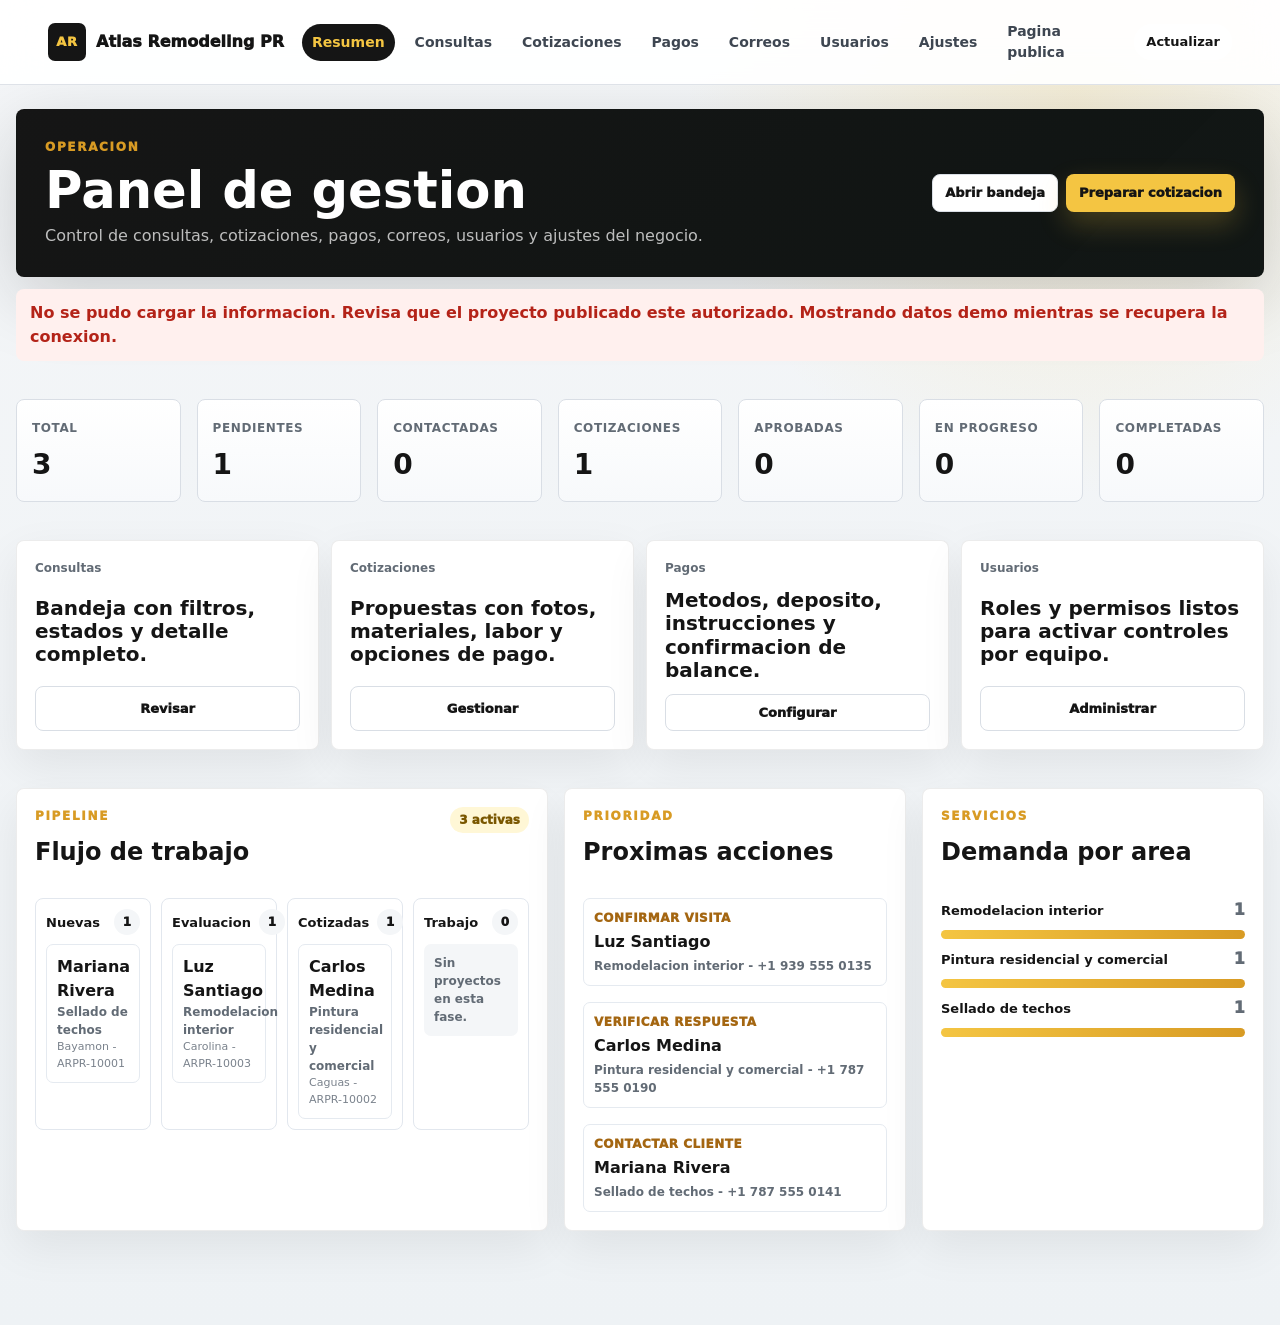
==== admin.html @ 8ca1d21a "Complete admin console sections" ====
<!doctype html>
<html lang="es">
<head>
  <meta charset="utf-8">
  <meta name="viewport" content="width=device-width, initial-scale=1">
  <title>Panel operativo | Atlas Remodeling PR</title>
  <link rel="stylesheet" href="styles.css?v=20260619-admin">
</head>
<body class="admin-body admin-console-page" data-admin-view="dashboard">
  <header class="site-header admin-console-header">
    <a class="brand" href="index.html">
      <span class="brand-mark">AR</span>
      <span>Atlas Remodeling PR</span>
    </a>
    <button class="menu-toggle" type="button" aria-expanded="false" aria-controls="adminNav">
      <span></span>
      <span></span>
      <span></span>
    </button>
    <nav id="adminNav" class="top-nav admin-top-nav" aria-label="Panel">
      <button class="admin-tab" type="button" data-admin-tab="dashboard">Resumen</button>
      <button class="admin-tab" type="button" data-admin-tab="requests">Consultas</button>
      <button class="admin-tab" type="button" data-admin-tab="quotes">Cotizaciones</button>
      <button class="admin-tab" type="button" data-admin-tab="payments">Pagos</button>
      <button class="admin-tab" type="button" data-admin-tab="emails">Correos</button>
      <button class="admin-tab" type="button" data-admin-tab="users">Usuarios</button>
      <button class="admin-tab" type="button" data-admin-tab="settings">Ajustes</button>
      <a href="index.html">Pagina publica</a>
      <button id="refreshBtn" class="btn secondary small" type="button">Actualizar</button>
    </nav>
  </header>

  <nav class="admin-mobile-dock" aria-label="Menu administrativo movil">
    <button class="admin-tab" type="button" data-admin-tab="dashboard">Resumen</button>
    <button class="admin-tab" type="button" data-admin-tab="requests">Consultas</button>
    <button class="admin-tab" type="button" data-admin-tab="quotes">Cotiza</button>
    <button class="admin-tab" type="button" data-admin-tab="payments">Pagos</button>
    <button class="admin-tab" type="button" data-admin-tab="emails">Correos</button>
    <button class="admin-tab" type="button" data-admin-tab="users">Usuarios</button>
  </nav>

  <main id="adminShell" class="admin-workspace">
    <section class="admin-command-bar" aria-label="Estado del panel">
      <div>
        <p class="eyebrow" id="adminViewEyebrow">Operacion</p>
        <h1 id="adminViewTitle">Panel de gestion</h1>
        <p id="adminViewSubtitle">Control de consultas, cotizaciones, pagos, correos, usuarios y ajustes del negocio.</p>
      </div>
      <div class="admin-command-actions">
        <button class="btn secondary small" type="button" data-admin-tab="requests">Abrir bandeja</button>
        <button class="btn primary small" type="button" data-admin-tab="quotes">Preparar cotizacion</button>
      </div>
    </section>

    <div id="adminAlert" class="admin-alert" role="status"></div>

    <section class="admin-view" data-admin-panel="dashboard">
      <div id="statsGrid" class="stat-grid"></div>

      <section class="admin-module-grid" aria-label="Accesos operativos">
        <article class="admin-module-card">
          <span>Consultas</span>
          <strong>Bandeja con filtros, estados y detalle completo.</strong>
          <button class="btn secondary small" type="button" data-admin-tab="requests">Revisar</button>
        </article>
        <article class="admin-module-card">
          <span>Cotizaciones</span>
          <strong>Propuestas con fotos, materiales, labor y opciones de pago.</strong>
          <button class="btn secondary small" type="button" data-admin-tab="quotes">Gestionar</button>
        </article>
        <article class="admin-module-card">
          <span>Pagos</span>
          <strong>Metodos, deposito, instrucciones y confirmacion de balance.</strong>
          <button class="btn secondary small" type="button" data-admin-tab="payments">Configurar</button>
        </article>
        <article class="admin-module-card">
          <span>Usuarios</span>
          <strong>Roles y permisos listos para activar controles por equipo.</strong>
          <button class="btn secondary small" type="button" data-admin-tab="users">Administrar</button>
        </article>
      </section>

      <section class="ops-grid" aria-label="Resumen operativo extendido">
        <article class="admin-card ops-card pipeline-card">
          <div class="card-head">
            <div>
              <p class="eyebrow">Pipeline</p>
              <h3>Flujo de trabajo</h3>
            </div>
            <span id="pipelineCount" class="status-pill warn">0 activas</span>
          </div>
          <div id="pipelineBoard" class="pipeline-board"></div>
        </article>

        <article class="admin-card ops-card">
          <div class="card-head">
            <div>
              <p class="eyebrow">Prioridad</p>
              <h3>Proximas acciones</h3>
            </div>
          </div>
          <div id="nextActions" class="action-list"></div>
        </article>

        <article class="admin-card ops-card">
          <div class="card-head">
            <div>
              <p class="eyebrow">Servicios</p>
              <h3>Demanda por area</h3>
            </div>
          </div>
          <div id="serviceMix" class="service-mix"></div>
        </article>
      </section>
    </section>

    <section class="admin-view" data-admin-panel="requests" hidden>
      <div class="admin-panel-head">
        <div>
          <p class="eyebrow">Bandeja</p>
          <h2>Consultas recibidas</h2>
        </div>
      </div>

      <div class="filter-row">
        <label>Buscar
          <input id="searchInput" placeholder="Nombre, telefono, pueblo, servicio o ID">
        </label>
        <label>Estado
          <select id="statusFilter">
            <option value="">Todos</option>
          </select>
        </label>
        <label>Servicio
          <select id="serviceFilter">
            <option value="">Todos</option>
          </select>
        </label>
        <label>Orden
          <select id="sortOrder">
            <option value="desc">Mas recientes</option>
            <option value="asc">Mas antiguas</option>
          </select>
        </label>
      </div>

      <div class="table-wrap">
        <table>
          <thead>
            <tr>
              <th>ID</th>
              <th>Fecha</th>
              <th>Contacto</th>
              <th>Telefono</th>
              <th>Pueblo</th>
              <th>Servicio</th>
              <th>Estado</th>
              <th>Total</th>
              <th>Accion</th>
            </tr>
          </thead>
          <tbody id="requestsTable"></tbody>
        </table>
      </div>
    </section>

    <section class="admin-view" data-admin-panel="quotes" hidden>
      <div class="admin-panel-head">
        <div>
          <p class="eyebrow">Propuestas</p>
          <h2>Cotizaciones con fotos y pago claro</h2>
        </div>
        <button class="btn secondary small" type="button" data-admin-tab="requests">Abrir consultas</button>
      </div>
      <div id="quoteConsole" class="quote-console-grid"></div>
    </section>

    <section class="admin-view" data-admin-panel="payments" hidden>
      <div class="admin-panel-head">
        <div>
          <p class="eyebrow">Pagos</p>
          <h2>Metodos, deposito y confirmacion</h2>
        </div>
      </div>
      <div class="admin-two-col">
        <form id="paymentSettingsForm" class="admin-card admin-settings-form">
          <h3>Configuracion de pago</h3>
          <div class="form-grid">
            <label>Deposito por defecto
              <input name="defaultDeposit" placeholder="35% para separar fecha">
            </label>
            <label>Nombre para pago
              <input name="paymentName" placeholder="Nombre de la duena o negocio">
            </label>
            <label class="wide">Instrucciones para cotizaciones
              <textarea name="paymentInstructions" rows="4"></textarea>
            </label>
            <label class="wide">Nota de confirmacion
              <textarea name="confirmationNote" rows="3"></textarea>
            </label>
          </div>
          <div class="row-actions">
            <button class="btn primary" type="submit">Guardar pagos</button>
          </div>
        </form>

        <section class="admin-card">
          <div class="card-head">
            <div>
              <p class="eyebrow">Metodos activos</p>
              <h3>Opciones disponibles</h3>
            </div>
          </div>
          <div id="paymentMethodList" class="settings-list"></div>
          <form id="addPaymentMethodForm" class="inline-admin-form">
            <input name="methodName" placeholder="Agregar metodo de pago">
            <button class="btn secondary small" type="submit">Agregar</button>
          </form>
        </section>
      </div>
    </section>

    <section class="admin-view" data-admin-panel="emails" hidden>
      <div class="admin-panel-head">
        <div>
          <p class="eyebrow">Correos</p>
          <h2>Mensajes del sistema</h2>
        </div>
      </div>
      <div class="admin-two-col">
        <form id="emailSettingsForm" class="admin-card admin-settings-form">
          <h3>Ajustes de envio</h3>
          <div class="form-grid">
            <label>Correo de respuesta
              <input name="replyEmail" type="email">
            </label>
            <label>Nombre de firma
              <input name="signatureName">
            </label>
            <label>Asunto de confirmacion
              <input name="confirmationSubject">
            </label>
            <label>Asunto de cotizacion
              <input name="quoteSubject">
            </label>
            <label class="wide">Firma comercial
              <textarea name="emailSignature" rows="4"></textarea>
            </label>
          </div>
          <div class="row-actions">
            <button class="btn primary" type="submit">Guardar correos</button>
          </div>
        </form>

        <section class="admin-card">
          <div class="card-head">
            <div>
              <p class="eyebrow">Plantillas</p>
              <h3>Mensajes preparados</h3>
            </div>
          </div>
          <div id="emailTemplateList" class="settings-list"></div>
        </section>
      </div>
    </section>

    <section class="admin-view" data-admin-panel="users" hidden>
      <div class="admin-panel-head">
        <div>
          <p class="eyebrow">Equipo</p>
          <h2>Usuarios y permisos</h2>
        </div>
      </div>
      <div class="admin-two-col">
        <form id="userForm" class="admin-card admin-settings-form">
          <input type="hidden" name="userId">
          <h3 id="userFormTitle">Agregar usuario</h3>
          <div class="form-grid">
            <label>Nombre
              <input name="name" required>
            </label>
            <label>Correo
              <input name="email" type="email" required>
            </label>
            <label>Rol
              <select name="role">
                <option>Duena</option>
                <option>Supervisor</option>
                <option>Cotizador</option>
                <option>Asistente</option>
              </select>
            </label>
            <label>Estado
              <select name="status">
                <option>Activo</option>
                <option>Pausado</option>
              </select>
            </label>
          </div>
          <div class="permission-picker">
            <span>Permisos</span>
            <label><input type="checkbox" name="permissions" value="Consultas"> Consultas</label>
            <label><input type="checkbox" name="permissions" value="Cotizaciones"> Cotizaciones</label>
            <label><input type="checkbox" name="permissions" value="Pagos"> Pagos</label>
            <label><input type="checkbox" name="permissions" value="Correos"> Correos</label>
            <label><input type="checkbox" name="permissions" value="Ajustes"> Ajustes</label>
          </div>
          <div class="row-actions">
            <button class="btn primary" type="submit">Guardar usuario</button>
            <button id="clearUserForm" class="btn secondary" type="button">Limpiar</button>
          </div>
        </form>

        <section class="admin-card">
          <div class="card-head">
            <div>
              <p class="eyebrow">Permisos</p>
              <h3>Equipo registrado</h3>
            </div>
          </div>
          <div class="table-wrap compact-table">
            <table>
              <thead>
                <tr>
                  <th>Usuario</th>
                  <th>Rol</th>
                  <th>Permisos</th>
                  <th>Estado</th>
                  <th>Acciones</th>
                </tr>
              </thead>
              <tbody id="usersTable"></tbody>
            </table>
          </div>
        </section>
      </div>
    </section>

    <section class="admin-view" data-admin-panel="settings" hidden>
      <div class="admin-panel-head">
        <div>
          <p class="eyebrow">Ajustes</p>
          <h2>Operacion y reglas del panel</h2>
        </div>
      </div>
      <div class="admin-two-col">
        <form id="operationsSettingsForm" class="admin-card admin-settings-form">
          <h3>Informacion operativa</h3>
          <div class="form-grid">
            <label>Nombre comercial
              <input name="businessName">
            </label>
            <label>Telefono de seguimiento
              <input name="businessPhone">
            </label>
            <label>Zona de servicio
              <input name="serviceArea">
            </label>
            <label>Validez por defecto
              <input name="quoteValidity">
            </label>
            <label class="wide">Nota interna de proceso
              <textarea name="processNote" rows="4"></textarea>
            </label>
          </div>
          <div class="row-actions">
            <button class="btn primary" type="submit">Guardar ajustes</button>
          </div>
        </form>

        <section class="admin-card">
          <div class="card-head">
            <div>
              <p class="eyebrow">Catalogos</p>
              <h3>Servicios y estados</h3>
            </div>
          </div>
          <div class="settings-split">
            <div>
              <h4>Servicios activos</h4>
              <div id="serviceSettingsList" class="chip-list"></div>
            </div>
            <div>
              <h4>Estados del flujo</h4>
              <div id="statusSettingsList" class="chip-list"></div>
            </div>
          </div>
        </section>
      </div>
    </section>
  </main>

  <div id="detailModal" class="modal" role="dialog" aria-modal="true" aria-labelledby="detailTitle">
    <div class="modal-panel">
      <div class="detail-header">
        <div>
          <p class="eyebrow">Detalle</p>
          <h2 id="detailTitle">Consulta</h2>
        </div>
        <button id="closeDetailBtn" class="btn secondary" type="button">Cerrar</button>
      </div>

      <div id="detailBody"></div>
    </div>
  </div>

  <script src="admin.js"></script>
</body>
</html>
---- styles.css ----
﻿:root {
  --ink: #151515;
  --ink-2: #242424;
  --muted: #626b75;
  --line: #d9dee5;
  --soft: #f4f6f8;
  --soft-2: #eef2f5;
  --white: #ffffff;
  --gold: #f4c542;
  --gold-2: #d89b24;
  --green: #0f7a59;
  --red: #b42318;
  --steel: #8e9aa6;
  --radius: 8px;
  --shadow: 0 22px 70px rgba(21, 21, 21, .18);
}

* {
  box-sizing: border-box;
}

html {
  scroll-behavior: smooth;
}

body {
  margin: 0;
  color: var(--ink);
  background: var(--white);
  font-family: Inter, ui-sans-serif, system-ui, -apple-system, BlinkMacSystemFont, "Segoe UI", sans-serif;
  line-height: 1.5;
}

a {
  color: inherit;
}

button,
input,
select,
textarea {
  font: inherit;
}

button {
  cursor: pointer;
}

.site-header {
  position: sticky;
  top: 0;
  z-index: 30;
  display: flex;
  align-items: center;
  justify-content: space-between;
  gap: 18px;
  padding: 13px clamp(16px, 4vw, 48px);
  background: rgba(255, 255, 255, .88);
  border-bottom: 1px solid rgba(217, 222, 229, .86);
  backdrop-filter: blur(18px);
}

.brand {
  display: inline-flex;
  align-items: center;
  gap: 10px;
  color: var(--ink);
  text-decoration: none;
  font-weight: 950;
  white-space: nowrap;
}

.brand-mark {
  display: grid;
  width: 38px;
  height: 38px;
  place-items: center;
  border-radius: 7px;
  background: var(--ink);
  color: var(--gold);
  font-size: 13px;
  letter-spacing: .05em;
}

.top-nav {
  display: flex;
  align-items: center;
  gap: 10px;
  color: #3e4651;
  font-size: 14px;
  font-weight: 850;
}

.top-nav a {
  border-radius: 999px;
  padding: 8px 10px;
  text-decoration: none;
  transition: background .18s ease, color .18s ease;
}

.top-nav a:hover {
  background: var(--soft);
  color: var(--ink);
}

.nav-cta {
  background: var(--ink);
  color: var(--gold) !important;
}

.menu-toggle {
  display: none;
  width: 42px;
  height: 42px;
  place-items: center;
  border: 1px solid var(--line);
  border-radius: 8px;
  background: var(--white);
}

.menu-toggle span {
  display: block;
  width: 18px;
  height: 2px;
  margin: 3px auto;
  background: var(--ink);
}

.section-band {
  width: 100%;
  padding: clamp(56px, 7vw, 104px) clamp(16px, 5vw, 64px);
}

.section-wrap {
  width: min(1180px, calc(100% - 32px));
  margin: 0 auto;
  padding: clamp(52px, 7vw, 92px) 0;
}

.eyebrow {
  margin: 0 0 9px;
  color: var(--gold-2);
  font-size: 12px;
  font-weight: 950;
  letter-spacing: .14em;
  text-transform: uppercase;
}

.section-heading {
  max-width: 780px;
}

.section-heading h2,
.studio-sidebar h2,
.trust-section h2,
.form-intro h2 {
  margin: 0;
  font-size: clamp(30px, 4vw, 48px);
  line-height: 1.04;
  letter-spacing: 0;
}

.split-intro {
  display: grid;
  grid-template-columns: 1.05fr .95fr;
  gap: clamp(24px, 5vw, 72px);
  align-items: end;
}

.intro-copy p,
.trust-section p,
.form-intro p {
  margin: 0;
  color: var(--muted);
  font-size: 17px;
}

.hero {
  position: relative;
  min-height: 720px;
  display: grid;
  grid-template-columns: minmax(0, 1fr) minmax(280px, 390px);
  gap: clamp(28px, 5vw, 72px);
  align-items: center;
  overflow: hidden;
  color: var(--white);
  background:
    radial-gradient(circle at 78% 28%, rgba(244, 197, 66, .36), transparent 22%),
    linear-gradient(120deg, rgba(0, 0, 0, .92), rgba(0, 0, 0, .78) 48%, rgba(0, 0, 0, .34)),
    linear-gradient(135deg, #111 0%, #292929 45%, #707985 46%, #d7dde4 62%, #161616 63%);
}

.hero::after {
  content: "";
  position: absolute;
  inset: auto 0 0;
  height: 12px;
  background: repeating-linear-gradient(135deg, var(--gold) 0 18px, #151515 18px 36px);
}

.hero-bg {
  position: absolute;
  inset: 0;
  pointer-events: none;
}

.beam {
  position: absolute;
  border: 1px solid rgba(255, 255, 255, .18);
  background:
    repeating-linear-gradient(90deg, rgba(255, 255, 255, .16) 0 2px, transparent 2px 26px),
    linear-gradient(135deg, rgba(255, 255, 255, .22), rgba(255, 255, 255, .05));
  box-shadow: var(--shadow);
  transform: skewX(-14deg);
  animation: floatPanel 7s ease-in-out infinite;
}

.beam-one {
  right: 11vw;
  bottom: 95px;
  width: min(46vw, 560px);
  height: 260px;
}

.beam-two {
  right: -80px;
  top: 92px;
  width: 360px;
  height: 160px;
  animation-delay: -2.5s;
}

.measure-card,
.blueprint-card {
  position: absolute;
  border: 1px solid rgba(255, 255, 255, .2);
  border-radius: var(--radius);
  background: rgba(255, 255, 255, .14);
  box-shadow: var(--shadow);
  backdrop-filter: blur(14px);
}

.measure-card {
  right: clamp(22px, 9vw, 132px);
  top: 25%;
  display: grid;
  gap: 4px;
  width: 164px;
  padding: 18px;
  animation: floatPanel 6s ease-in-out infinite;
}

.measure-card span {
  color: #eef2f6;
  font-size: 13px;
  font-weight: 800;
}

.measure-card strong {
  color: var(--gold);
  font-size: 31px;
  line-height: 1;
}

.blueprint-card {
  right: 34vw;
  bottom: 20%;
  display: grid;
  grid-template-columns: repeat(2, 1fr);
  gap: 8px;
  width: 150px;
  padding: 14px;
  background: rgba(244, 197, 66, .88);
  animation: floatPanel 8s ease-in-out infinite reverse;
}

.blueprint-card span {
  min-height: 48px;
  border-radius: 6px;
  background: rgba(21, 21, 21, .92);
}

.hero-content {
  position: relative;
  z-index: 2;
  max-width: 800px;
}

.hero h1 {
  max-width: 900px;
  margin: 8px 0 18px;
  font-size: clamp(44px, 6.3vw, 82px);
  line-height: .98;
  letter-spacing: 0;
}

.hero-copy {
  max-width: 650px;
  margin: 0 0 28px;
  color: #edf1f5;
  font-size: clamp(18px, 2vw, 23px);
}

.hero-actions,
.row-actions,
.gallery-controls,
.service-tabs {
  display: flex;
  flex-wrap: wrap;
  gap: 10px;
  align-items: center;
}

.btn {
  display: inline-flex;
  min-height: 46px;
  align-items: center;
  justify-content: center;
  gap: 8px;
  border: 1px solid transparent;
  border-radius: var(--radius);
  padding: 12px 18px;
  text-decoration: none;
  font-weight: 950;
  transition: transform .18s ease, box-shadow .18s ease, background .18s ease;
}

.btn:hover {
  transform: translateY(-1px);
}

.btn.primary {
  background: var(--gold);
  color: #141414;
  box-shadow: 0 12px 28px rgba(244, 197, 66, .23);
}

.btn.ghost,
.btn.secondary {
  background: var(--white);
  color: var(--ink);
  border-color: var(--line);
}

.btn.danger {
  background: var(--red);
  color: var(--white);
}

.btn.full {
  width: 100%;
}

.btn.small {
  min-height: 36px;
  padding: 8px 12px;
  font-size: 13px;
}

.btn:disabled {
  cursor: not-allowed;
  opacity: .65;
  transform: none;
}

.hero-service-menu {
  position: relative;
  z-index: 3;
  display: grid;
  gap: 10px;
  align-self: end;
  border: 1px solid rgba(255, 255, 255, .2);
  border-radius: var(--radius);
  padding: 16px;
  background: rgba(255, 255, 255, .12);
  box-shadow: var(--shadow);
  backdrop-filter: blur(16px);
}

.hero-service-menu p {
  margin: 0 0 4px;
  color: var(--gold);
  font-size: 12px;
  font-weight: 950;
  letter-spacing: .14em;
  text-transform: uppercase;
}

.hero-service-menu button {
  display: flex;
  min-height: 44px;
  align-items: center;
  justify-content: space-between;
  border: 1px solid rgba(255, 255, 255, .2);
  border-radius: 7px;
  padding: 10px 12px;
  background: rgba(0, 0, 0, .22);
  color: var(--white);
  font-weight: 900;
  text-align: left;
  transition: background .18s ease, transform .18s ease;
}

.hero-service-menu button::after {
  content: "+";
  color: var(--gold);
  font-size: 18px;
}

.hero-service-menu button:hover {
  background: rgba(0, 0, 0, .38);
  transform: translateX(2px);
}

.studio {
  background: var(--soft);
}

.studio-shell {
  width: min(1280px, 100%);
  margin: 0 auto;
  display: grid;
  grid-template-columns: 300px minmax(0, 1fr);
  gap: 22px;
  align-items: start;
}

.studio-sidebar {
  position: sticky;
  top: 94px;
  border: 1px solid var(--line);
  border-radius: var(--radius);
  padding: 20px;
  background: var(--white);
  box-shadow: 0 14px 40px rgba(21, 21, 21, .08);
}

.service-tabs {
  margin-top: 18px;
  flex-direction: column;
  align-items: stretch;
}

.service-tabs button,
.gallery-controls button {
  border: 1px solid var(--line);
  border-radius: 999px;
  padding: 10px 14px;
  background: var(--white);
  color: var(--ink);
  font-weight: 900;
  transition: background .18s ease, transform .18s ease, border-color .18s ease;
}

.service-tabs button {
  width: 100%;
  border-radius: 7px;
  text-align: left;
}

.service-tabs button.active,
.gallery-controls button.active {
  border-color: var(--ink);
  background: var(--ink);
  color: var(--gold);
}

.service-tabs button:hover,
.gallery-controls button:hover {
  transform: translateY(-1px);
}

.service-grid,
.gallery-grid,
.trust-grid,
.stat-grid {
  display: grid;
  gap: 16px;
}

.service-grid {
  grid-template-columns: repeat(4, minmax(0, 1fr));
}

.service-card,
.project-card,
.detail-panel,
.stat-card {
  border: 1px solid var(--line);
  border-radius: var(--radius);
  background: var(--white);
}

.service-card {
  display: grid;
  gap: 12px;
  min-height: 250px;
  padding: 20px;
  overflow: hidden;
  transition: transform .2s ease, box-shadow .2s ease, border-color .2s ease, opacity .2s ease;
}

.service-card:hover {
  transform: translateY(-4px);
  border-color: rgba(216, 155, 36, .65);
  box-shadow: 0 18px 42px rgba(21, 21, 21, .12);
}

.service-card.is-hidden,
.project-card.is-hidden {
  display: none;
}

.service-icon {
  display: grid;
  width: 46px;
  height: 46px;
  place-items: center;
  border-radius: 7px;
  background: var(--ink);
  color: var(--gold);
  font-weight: 950;
}

.service-card h3,
.project-card h3 {
  margin: 0;
  font-size: 19px;
  line-height: 1.2;
}

.service-card p,
.project-card p {
  margin: 0;
  color: var(--muted);
}

.text-action {
  justify-self: start;
  align-self: end;
  border: 0;
  padding: 0;
  background: transparent;
  color: #a46611;
  font-weight: 950;
  text-align: left;
}

.gallery-controls {
  margin: 26px 0 18px;
}

.gallery-grid {
  grid-template-columns: repeat(4, minmax(0, 1fr));
}

.project-card {
  overflow: hidden;
  transition: transform .2s ease, box-shadow .2s ease;
}

.project-card:hover {
  transform: translateY(-4px);
  box-shadow: 0 18px 42px rgba(21, 21, 21, .12);
}

.project-card h3,
.project-card p {
  padding-inline: 16px;
}

.project-card h3 {
  padding-top: 14px;
}

.project-card p {
  padding-bottom: 18px;
}

.project-visual {
  aspect-ratio: 16 / 10;
  position: relative;
  overflow: hidden;
  background: #d9dee5;
}

.project-visual::before,
.project-visual::after {
  content: "";
  position: absolute;
  border-radius: 8px;
}

.roof .project-visual {
  background: linear-gradient(135deg, #b5bec8 0 42%, #303030 43% 100%);
}

.roof .project-visual::before {
  inset: 27% 10% auto;
  height: 18px;
  background: var(--gold);
}

.roof .project-visual::after {
  right: 16%;
  bottom: 18%;
  width: 42%;
  height: 18%;
  background: rgba(255, 255, 255, .8);
}

.metal .project-visual {
  background: repeating-linear-gradient(90deg, #c5cdd6 0 16px, #f7f9fb 16px 32px);
}

.metal .project-visual::before {
  inset: 19% 13%;
  border: 3px solid rgba(21, 21, 21, .3);
}

.interior .project-visual {
  background: linear-gradient(135deg, #f6f8fa 0 55%, #202020 56% 100%);
}

.interior .project-visual::before {
  left: 12%;
  bottom: 18%;
  width: 44%;
  height: 34%;
  background: var(--white);
  border: 1px solid #ccd3dc;
}

.commercial .project-visual {
  background: linear-gradient(90deg, #f7f9fb 0 48%, #272727 49% 100%);
}

.commercial .project-visual::before {
  right: 12%;
  bottom: 16%;
  width: 18%;
  height: 46%;
  background: var(--gold);
}

.process-band {
  background: var(--ink);
  color: var(--white);
}

.process-layout {
  width: min(1180px, 100%);
  margin: 0 auto;
  display: grid;
  grid-template-columns: .8fr 1.2fr;
  gap: clamp(28px, 5vw, 72px);
  align-items: start;
}

.process-list {
  display: grid;
  grid-template-columns: repeat(2, minmax(0, 1fr));
  gap: 12px;
  margin: 0;
  padding: 0;
  list-style: none;
}

.process-list li {
  min-height: 184px;
  padding: 18px;
  border: 1px solid rgba(255, 255, 255, .18);
  border-radius: var(--radius);
  background: rgba(255, 255, 255, .06);
  transition: transform .2s ease, background .2s ease;
}

.process-list li:hover {
  transform: translateY(-3px);
  background: rgba(255, 255, 255, .09);
}

.process-list span {
  display: inline-block;
  margin-bottom: 20px;
  color: var(--gold);
  font-weight: 950;
}

.process-list strong {
  display: block;
  margin-bottom: 8px;
}

.process-list p {
  margin: 0;
  color: #d4dae2;
  font-size: 14px;
}

.trust-section {
  display: grid;
  grid-template-columns: .95fr 1.05fr;
  gap: clamp(24px, 5vw, 64px);
  align-items: start;
}

.trust-grid {
  grid-template-columns: repeat(2, minmax(0, 1fr));
}

.trust-grid span,
.form-highlights span {
  display: flex;
  min-height: 70px;
  align-items: center;
  border-left: 4px solid var(--gold);
  border-radius: var(--radius);
  padding: 14px 16px;
  background: var(--soft);
  font-weight: 900;
}

.form-band {
  background: var(--soft);
}

.estimate-layout {
  width: min(1180px, 100%);
  margin: 0 auto;
  display: grid;
  grid-template-columns: .72fr 1.28fr;
  gap: clamp(24px, 4vw, 56px);
  align-items: start;
}

.form-intro {
  position: sticky;
  top: 96px;
}

.form-highlights {
  display: grid;
  gap: 10px;
  margin-top: 22px;
}

.estimate-form,
.admin-shell {
  border: 1px solid var(--line);
  border-radius: var(--radius);
  background: var(--white);
  box-shadow: var(--shadow);
}

.estimate-form {
  padding: clamp(18px, 3vw, 28px);
}

.form-grid {
  display: grid;
  grid-template-columns: repeat(2, minmax(0, 1fr));
  gap: 14px;
}

label {
  display: grid;
  gap: 7px;
  color: #323842;
  font-size: 14px;
  font-weight: 850;
}

label.wide,
.wide {
  grid-column: 1 / -1;
}

input,
select,
textarea {
  width: 100%;
  min-height: 46px;
  border: 1px solid #cbd3dc;
  border-radius: 7px;
  padding: 11px 12px;
  background: var(--white);
  color: var(--ink);
}

textarea {
  resize: vertical;
}

input:focus,
select:focus,
textarea:focus {
  outline: 3px solid rgba(244, 197, 66, .34);
  border-color: #9a7900;
}

.field-help {
  color: var(--muted);
  font-size: 12px;
  font-weight: 650;
}

.photo-preview {
  display: grid;
  grid-template-columns: repeat(5, minmax(0, 1fr));
  gap: 8px;
  margin: 14px 0;
}

.photo-chip {
  min-width: 0;
  border: 1px solid var(--line);
  border-radius: 7px;
  padding: 9px;
  background: var(--soft);
  color: var(--muted);
  font-size: 12px;
  overflow-wrap: anywhere;
}

.check-row {
  display: flex;
  align-items: flex-start;
  gap: 10px;
  margin: 16px 0;
  color: #353b44;
  font-weight: 700;
}

.check-row input {
  width: 18px;
  min-height: 18px;
  margin-top: 3px;
}

.form-alert,
.admin-alert {
  display: none;
  margin: 12px 0;
  border-radius: var(--radius);
  padding: 12px 14px;
  background: #fff7d6;
  color: #624500;
  font-weight: 850;
}

.form-alert.show,
.admin-alert.show {
  display: block;
}

.form-alert.success,
.admin-alert.success {
  background: #e9f8ef;
  color: var(--green);
}

.form-alert.error,
.admin-alert.error {
  background: #fff0ee;
  color: var(--red);
}

.site-footer {
  display: flex;
  align-items: center;
  justify-content: space-between;
  gap: 20px;
  padding: 28px clamp(16px, 5vw, 64px);
  background: #101010;
  color: var(--white);
}

.site-footer p {
  max-width: 620px;
  margin: 6px 0 0;
  color: #d5dae0;
}

.site-footer address {
  display: grid;
  gap: 4px;
  font-style: normal;
  color: var(--gold);
  text-align: right;
}

.admin-body {
  background: var(--soft);
}

.admin-hero {
  display: flex;
  align-items: end;
  justify-content: space-between;
  gap: 22px;
  padding: 42px clamp(16px, 5vw, 56px) 28px;
  background:
    radial-gradient(circle at 78% 20%, rgba(244, 197, 66, .25), transparent 24%),
    var(--ink);
  color: var(--white);
}

.admin-hero h1 {
  max-width: 820px;
  margin: 0;
  font-size: clamp(32px, 5vw, 56px);
  line-height: 1.05;
}

.admin-hero-card {
  display: grid;
  gap: 5px;
  min-width: 210px;
  border: 1px solid rgba(255, 255, 255, .16);
  border-radius: var(--radius);
  padding: 16px;
  background: rgba(255, 255, 255, .1);
}

.admin-hero-card span {
  color: #dce2e8;
  font-size: 13px;
  font-weight: 850;
}

.admin-hero-card strong {
  color: var(--gold);
}

.admin-shell {
  width: min(1280px, calc(100% - 32px));
  margin: 24px auto 60px;
  padding: clamp(14px, 3vw, 24px);
}

.admin-section {
  margin-top: 22px;
}

.ops-grid {
  display: grid;
  grid-template-columns: 1.4fr .9fr .9fr;
  gap: 16px;
  margin: 18px 0 22px;
}

.ops-card {
  min-height: 260px;
  padding: 16px;
  background: linear-gradient(180deg, #fff, #f7f9fb);
}

.pipeline-card {
  min-width: 0;
}

.card-head {
  display: flex;
  align-items: flex-start;
  justify-content: space-between;
  gap: 12px;
  margin-bottom: 14px;
}

.card-head h3 {
  margin: 0;
  font-size: 22px;
}

.pipeline-board {
  display: grid;
  grid-template-columns: repeat(4, minmax(0, 1fr));
  gap: 10px;
}

.pipeline-column {
  min-width: 0;
  border: 1px solid #e2e7ee;
  border-radius: var(--radius);
  padding: 10px;
  background: #fff;
}

.pipeline-title {
  display: flex;
  align-items: center;
  justify-content: space-between;
  gap: 8px;
  margin-bottom: 9px;
}

.pipeline-title strong {
  font-size: 13px;
}

.pipeline-title span {
  display: grid;
  min-width: 26px;
  height: 26px;
  place-items: center;
  border-radius: 999px;
  background: var(--soft);
  color: var(--ink);
  font-size: 12px;
  font-weight: 950;
}

.pipeline-item,
.action-item {
  width: 100%;
  border: 1px solid #e5eaf0;
  border-radius: 7px;
  padding: 10px;
  background: #fff;
  color: var(--ink);
  text-align: left;
  transition: transform .18s ease, border-color .18s ease, box-shadow .18s ease;
}

.pipeline-item + .pipeline-item,
.action-item + .action-item {
  margin-top: 8px;
}

.pipeline-item:hover,
.action-item:hover {
  transform: translateY(-2px);
  border-color: rgba(216, 155, 36, .55);
  box-shadow: 0 10px 22px rgba(21, 21, 21, .08);
}

.pipeline-item strong,
.pipeline-item span,
.pipeline-item small,
.action-item span,
.action-item strong,
.action-item small {
  display: block;
}

.pipeline-item span,
.action-item small {
  color: var(--muted);
  font-size: 12px;
  font-weight: 750;
}

.pipeline-item small {
  color: #7a828c;
  font-size: 11px;
}

.action-list,
.service-mix {
  display: grid;
  gap: 8px;
}

.action-item span {
  color: #a46611;
  font-size: 12px;
  font-weight: 950;
  letter-spacing: .04em;
  text-transform: uppercase;
}

.action-item strong {
  margin: 3px 0;
}

.service-bar {
  display: grid;
  gap: 8px;
}

.service-bar div {
  display: flex;
  align-items: center;
  justify-content: space-between;
  gap: 10px;
}

.service-bar strong {
  min-width: 0;
  font-size: 13px;
}

.service-bar span {
  color: var(--muted);
  font-weight: 950;
}

.service-bar i {
  display: block;
  height: 9px;
  border-radius: 999px;
  background: linear-gradient(90deg, var(--gold), var(--gold-2));
}

.empty-state {
  border: 1px dashed #cfd7e1;
  border-radius: var(--radius);
  padding: 18px;
  background: #fbfcfd;
  color: var(--muted);
}

.empty-state strong {
  display: block;
  color: var(--ink);
  font-size: 17px;
}

.empty-state p {
  margin: 5px 0 0;
}

.mini-empty {
  margin: 0;
  border-radius: 7px;
  padding: 10px;
  background: var(--soft);
  color: var(--muted);
  font-size: 12px;
  font-weight: 750;
}

.admin-toolbar,
.filter-row,
.detail-header {
  display: flex;
  align-items: center;
  justify-content: space-between;
  gap: 12px;
  flex-wrap: wrap;
}

.admin-toolbar h2 {
  margin: 0;
  font-size: clamp(24px, 3vw, 34px);
}

.admin-toolbar.compact {
  margin-top: 8px;
}

.stat-grid {
  grid-template-columns: repeat(7, minmax(0, 1fr));
  margin: 18px 0;
}

.stat-card {
  padding: 15px;
  background: linear-gradient(180deg, #fff, #f7f9fb);
}

.stat-card span {
  color: var(--muted);
  font-size: 12px;
  font-weight: 900;
  letter-spacing: .05em;
  text-transform: uppercase;
}

.stat-card strong {
  display: block;
  margin-top: 5px;
  font-size: 28px;
}

.filter-row {
  align-items: end;
  margin: 18px 0;
}

.filter-row label {
  flex: 1 1 180px;
}

.table-wrap {
  overflow-x: auto;
  border: 1px solid var(--line);
  border-radius: var(--radius);
  background: #fff;
}

table {
  width: 100%;
  border-collapse: collapse;
  min-width: 920px;
}

th,
td {
  padding: 12px 11px;
  border-bottom: 1px solid var(--line);
  text-align: left;
  vertical-align: top;
  font-size: 14px;
}

th {
  background: #f8fafc;
  color: #48515d;
  font-size: 12px;
  letter-spacing: .04em;
  text-transform: uppercase;
}

.status-pill {
  display: inline-flex;
  min-height: 26px;
  align-items: center;
  border-radius: 999px;
  padding: 4px 9px;
  background: #f2f4f7;
  color: #333b45;
  font-size: 12px;
  font-weight: 950;
}

.status-pill.ok {
  background: #e9f8ef;
  color: var(--green);
}

.status-pill.warn {
  background: #fff7d6;
  color: #7a5700;
}

.status-pill.danger {
  background: #fff0ee;
  color: var(--red);
}

.modal {
  position: fixed;
  inset: 0;
  z-index: 50;
  display: none;
  align-items: stretch;
  justify-content: flex-end;
  background: rgba(0, 0, 0, .52);
}

.modal.open {
  display: flex;
}

.modal-panel {
  width: min(980px, 100%);
  overflow-y: auto;
  background: #fff;
  padding: clamp(16px, 3vw, 28px);
  animation: slidePanel .22s ease both;
}

.detail-grid {
  display: grid;
  grid-template-columns: 1fr 1fr;
  gap: 16px;
  margin: 18px 0;
}

.detail-panel {
  padding: 16px;
  margin-bottom: 14px;
}

.detail-panel h3 {
  margin: 0 0 10px;
}

.kv-list {
  display: grid;
  gap: 8px;
}

.kv-list div {
  display: grid;
  grid-template-columns: 150px 1fr;
  gap: 8px;
  border-bottom: 1px solid #eef1f4;
  padding-bottom: 8px;
}

.kv-list span {
  color: var(--muted);
  font-size: 13px;
}

.photo-links {
  display: flex;
  flex-wrap: wrap;
  gap: 8px;
}

.photo-links a {
  border-radius: 7px;
  padding: 8px 10px;
  background: var(--soft);
  color: #0f4a6f;
  font-weight: 850;
  text-decoration: none;
}

.quote-photo-grid {
  display: grid;
  grid-template-columns: repeat(3, minmax(0, 1fr));
  gap: 10px;
}

.quote-photo-card {
  display: grid;
  gap: 7px;
  padding: 0 !important;
  overflow: hidden;
  color: var(--ink) !important;
  background: #fff !important;
  border: 1px solid var(--line);
}

.quote-photo-card img {
  width: 100%;
  aspect-ratio: 4 / 3;
  object-fit: cover;
}

.quote-photo-card span {
  padding: 0 10px 10px;
}

.quote-media-preview {
  display: grid;
  gap: 10px;
  margin-bottom: 16px;
  border: 1px dashed #c8d1dc;
  border-radius: var(--radius);
  padding: 12px;
  background: #fbfcfd;
}

.quote-option-block {
  display: grid;
  gap: 10px;
  color: #323842;
  font-size: 14px;
  font-weight: 850;
}

.payment-choice-grid {
  display: grid;
  grid-template-columns: repeat(3, minmax(0, 1fr));
  gap: 8px;
}

.payment-choice-grid label {
  display: flex;
  align-items: center;
  gap: 8px;
  border: 1px solid var(--line);
  border-radius: 7px;
  padding: 10px;
  background: #fff;
  font-size: 13px;
}

.payment-choice-grid input {
  width: 16px;
  min-height: 16px;
}

.timeline,
.notes-list {
  display: grid;
  gap: 10px;
  margin: 10px 0 0;
}

.timeline-item,
.note-item {
  border-left: 4px solid var(--gold);
  border-radius: 6px;
  padding: 10px 12px;
  background: var(--soft);
}

.quote-total {
  display: flex;
  align-items: center;
  justify-content: space-between;
  margin: 14px 0;
  border-radius: var(--radius);
  padding: 14px;
  background: #141414;
  color: var(--white);
  font-weight: 950;
}

.quote-total strong {
  color: var(--gold);
  font-size: 24px;
}

.preview-frame {
  width: 100%;
  min-height: 440px;
  border: 1px solid var(--line);
  border-radius: var(--radius);
  background: #fff;
}

.hidden {
  display: none !important;
}

.reveal {
  opacity: 0;
  transform: translateY(20px);
  transition: opacity .58s ease, transform .58s ease;
}

.reveal.in-view {
  opacity: 1;
  transform: translateY(0);
}

@keyframes floatPanel {
  0%, 100% {
    transform: translateY(0) skewX(-14deg);
  }
  50% {
    transform: translateY(-12px) skewX(-14deg);
  }
}

@keyframes slidePanel {
  from {
    transform: translateX(28px);
    opacity: .4;
  }
  to {
    transform: translateX(0);
    opacity: 1;
  }
}

@media (prefers-reduced-motion: reduce) {
  *,
  *::before,
  *::after {
    animation-duration: .001ms !important;
    animation-iteration-count: 1 !important;
    scroll-behavior: auto !important;
    transition-duration: .001ms !important;
  }

  .reveal {
    opacity: 1;
    transform: none;
  }
}

@media (max-width: 1180px) {
  .service-grid,
  .gallery-grid {
    grid-template-columns: repeat(2, minmax(0, 1fr));
  }

  .ops-grid {
    grid-template-columns: 1fr;
  }

  .pipeline-board {
    grid-template-columns: repeat(2, minmax(0, 1fr));
  }

  .stat-grid {
    grid-template-columns: repeat(3, minmax(0, 1fr));
  }
}

@media (max-width: 900px) {
  .menu-toggle {
    display: block;
  }

  .top-nav {
    position: absolute;
    left: 16px;
    right: 16px;
    top: calc(100% + 8px);
    display: none;
    flex-direction: column;
    align-items: stretch;
    border: 1px solid var(--line);
    border-radius: var(--radius);
    padding: 10px;
    background: var(--white);
    box-shadow: var(--shadow);
  }

  .site-header.nav-open .top-nav {
    display: flex;
  }

  .top-nav a,
  .top-nav button {
    width: 100%;
    justify-content: center;
    text-align: center;
  }

  .hero,
  .split-intro,
  .studio-shell,
  .process-layout,
  .trust-section,
  .estimate-layout,
  .detail-grid {
    grid-template-columns: 1fr;
  }

  .hero {
    min-height: auto;
    padding-top: 78px;
    padding-bottom: 86px;
  }

  .hero h1 {
    font-size: clamp(38px, 12vw, 60px);
  }

  .hero-service-menu {
    align-self: stretch;
  }

  .beam,
  .measure-card,
  .blueprint-card {
    opacity: .36;
  }

  .studio-sidebar,
  .form-intro {
    position: static;
  }

  .service-tabs {
    flex-direction: row;
  }

  .service-tabs button {
    width: auto;
  }

  .process-list {
    grid-template-columns: 1fr;
  }

  .admin-hero {
    align-items: flex-start;
    flex-direction: column;
  }

  .site-footer {
    align-items: flex-start;
    flex-direction: column;
  }

  .site-footer address {
    text-align: left;
  }
}

@media (max-width: 640px) {
  .site-header {
    padding-inline: 12px;
  }

  .section-wrap {
    width: min(100% - 24px, 1180px);
  }

  .service-grid,
  .gallery-grid,
  .form-grid,
  .trust-grid,
  .stat-grid,
  .pipeline-board {
    grid-template-columns: 1fr;
  }

  .photo-preview {
    grid-template-columns: 1fr 1fr;
  }

  .quote-photo-grid,
  .payment-choice-grid {
    grid-template-columns: 1fr;
  }

  .kv-list div {
    grid-template-columns: 1fr;
  }

  .admin-shell {
    width: min(100% - 20px, 1280px);
    padding: 12px;
  }

  .table-wrap {
    border: 0;
    background: transparent;
    overflow: visible;
  }

  table,
  thead,
  tbody,
  tr,
  th,
  td {
    display: block;
    min-width: 0;
  }

  thead {
    display: none;
  }

  tr {
    margin-bottom: 12px;
    border: 1px solid var(--line);
    border-radius: var(--radius);
    background: #fff;
    overflow: hidden;
  }

  td {
    display: grid;
    grid-template-columns: 110px 1fr;
    gap: 10px;
    border-bottom: 1px solid #eef1f4;
  }

  td::before {
    content: attr(data-label);
    color: var(--muted);
    font-size: 12px;
    font-weight: 950;
    text-transform: uppercase;
  }
}

/* App console layout: section-based public experience */
.app-console-page {
  height: 100vh;
  display: grid;
  grid-template-rows: auto minmax(0, 1fr) auto;
  overflow: hidden;
  background:
    radial-gradient(circle at 18% 18%, rgba(244, 197, 66, .16), transparent 22%),
    linear-gradient(135deg, #f7f6eb 0%, #f8fbfb 44%, #e6efee 100%);
}

.brand-button {
  border: 0;
  background: transparent;
  padding: 0;
}

.app-top-nav button {
  border: 0;
  border-radius: 999px;
  padding: 8px 10px;
  background: transparent;
  color: #3e4651;
  font-weight: 850;
  transition: background .18s ease, color .18s ease;
}

.app-top-nav button:hover,
.app-top-nav button.active {
  background: var(--soft);
  color: var(--ink);
}

.app-top-nav .nav-cta {
  background: var(--ink);
  color: var(--gold) !important;
}

.app-console {
  min-height: 0;
  width: min(1460px, calc(100% - 28px));
  margin: 0 auto;
  padding: 18px 0;
}

.app-screen {
  display: none;
  min-height: 0;
  height: 100%;
  overflow: auto;
  border: 1px solid rgba(21, 21, 21, .1);
  border-radius: 14px;
  padding: clamp(18px, 3vw, 44px);
  background: rgba(255, 255, 255, .84);
  box-shadow: 0 26px 80px rgba(21, 21, 21, .1);
}

.app-screen.active {
  display: grid;
  animation: appPanelIn .22s ease both;
}

.app-screen:not(.dark-screen):not(.payment-screen) {
  color: var(--ink);
}

.app-screen-copy {
  display: grid;
  align-content: center;
  gap: 18px;
  min-width: 0;
}

.app-screen-copy h1,
.app-screen-copy h2 {
  margin: 0;
  max-width: 820px;
  font-size: clamp(38px, 6vw, 78px);
  line-height: .95;
  letter-spacing: 0;
}

.app-screen-copy p:not(.eyebrow) {
  max-width: 660px;
  margin: 0;
  color: #43505a;
  font-size: clamp(16px, 1.6vw, 20px);
}

#inicio.app-screen {
  grid-template-columns: minmax(0, 1fr) minmax(320px, 520px);
  gap: clamp(22px, 5vw, 74px);
  align-items: center;
}

.quick-stats {
  display: grid;
  grid-template-columns: repeat(3, minmax(0, 1fr));
  gap: 10px;
  max-width: 760px;
}

.quick-stats span {
  display: grid;
  gap: 4px;
  border: 1px solid rgba(21, 21, 21, .1);
  border-radius: 8px;
  padding: 14px;
  background: #fff;
  color: var(--muted);
  font-size: 13px;
  font-weight: 800;
}

.quick-stats strong {
  color: var(--ink);
  font-size: 18px;
}

.feature-device {
  position: relative;
  min-height: 560px;
  border-radius: 28px;
  padding: 12px;
  background: #101614;
  box-shadow: 0 28px 90px rgba(21, 21, 21, .28);
  overflow: hidden;
}

.feature-device img {
  width: 100%;
  height: 100%;
  min-height: 536px;
  object-fit: cover;
  border-radius: 20px;
}

.device-overlay {
  position: absolute;
  left: 26px;
  right: 26px;
  bottom: 26px;
  display: grid;
  gap: 8px;
  border: 1px solid rgba(255, 255, 255, .16);
  border-radius: 14px;
  padding: 16px;
  background: rgba(16, 22, 20, .78);
  color: #fff;
  backdrop-filter: blur(14px);
}

.device-overlay span {
  color: var(--gold);
  font-size: 11px;
  font-weight: 950;
  letter-spacing: .12em;
  text-transform: uppercase;
}

.device-overlay strong {
  font-size: 24px;
  line-height: 1.1;
}

.device-overlay button {
  justify-self: start;
  border: 0;
  border-radius: 999px;
  padding: 9px 12px;
  background: var(--gold);
  color: var(--ink);
  font-weight: 950;
}

.screen-toolbar {
  display: flex;
  align-items: end;
  justify-content: space-between;
  gap: 18px;
  margin-bottom: 18px;
}

.screen-toolbar h2 {
  margin: 0;
  max-width: 760px;
  font-size: clamp(30px, 4vw, 54px);
  line-height: 1;
}

#servicios.app-screen,
#galeria.app-screen {
  align-content: start;
}

.compact-services {
  grid-template-columns: repeat(4, minmax(0, 1fr));
}

.compact-services .service-app-card {
  min-height: 0;
}

.dark-screen {
  grid-template-columns: minmax(0, .9fr) minmax(360px, 1.1fr);
  gap: clamp(22px, 5vw, 70px);
  align-items: center;
  background: #101614;
  color: #fff;
}

.dark-screen .app-screen-copy p:not(.eyebrow),
.payment-screen .app-screen-copy p:not(.eyebrow) {
  color: rgba(255, 255, 255, .74);
}

.app-route-steps article {
  min-height: 174px;
}

.compact-gallery {
  grid-auto-rows: minmax(190px, 26vh);
}

.payment-screen {
  grid-template-columns: minmax(0, 1fr) minmax(320px, 480px);
  gap: clamp(22px, 5vw, 70px);
  align-items: center;
  background:
    linear-gradient(135deg, rgba(15, 122, 89, .97), rgba(16, 22, 20, .97)),
    #0f7a59;
  color: #fff;
}

.app-payment-options span {
  min-height: 58px;
}

.form-screen {
  grid-template-columns: minmax(280px, .72fr) minmax(0, 1.28fr);
  gap: clamp(20px, 4vw, 58px);
  align-items: start;
}

.form-copy {
  position: sticky;
  top: 0;
  padding-top: 8px;
}

.compact-estimate-form {
  box-shadow: none;
}

.app-dock button {
  display: grid;
  place-items: center;
  min-height: 42px;
  border: 0;
  border-radius: 16px;
  background: transparent;
  color: #fff;
  font-size: 12px;
  font-weight: 900;
}

.app-dock button.active,
.app-dock button:hover {
  background: rgba(244, 197, 66, .18);
  color: var(--gold);
}

.app-footer {
  display: flex;
  align-items: center;
  gap: 14px;
  padding: 10px clamp(16px, 5vw, 64px);
  background: rgba(16, 22, 20, .94);
  color: rgba(255, 255, 255, .78);
  font-size: 13px;
}

.app-footer strong {
  color: #fff;
}

.app-footer a {
  margin-left: auto;
  color: var(--gold);
  text-decoration: none;
  font-weight: 900;
}

@keyframes appPanelIn {
  from {
    opacity: 0;
    transform: translateY(10px) scale(.995);
  }
  to {
    opacity: 1;
    transform: translateY(0) scale(1);
  }
}

@media (max-width: 1180px) {
  .compact-services {
    grid-template-columns: repeat(2, minmax(0, 1fr));
  }
}

@media (max-width: 900px) {
  .app-console-page {
    grid-template-rows: auto minmax(0, 1fr);
    padding-bottom: 78px;
  }

  .app-footer {
    display: none;
  }

  .app-console {
    width: min(100% - 20px, 1460px);
    padding: 10px 0;
  }

  #inicio.app-screen,
  .dark-screen,
  .payment-screen,
  .form-screen {
    grid-template-columns: 1fr;
  }

  .app-screen {
    border-radius: 12px;
  }

  .feature-device {
    min-height: 360px;
  }

  .feature-device img {
    min-height: 336px;
  }

  .screen-toolbar {
    align-items: start;
    flex-direction: column;
  }

  .form-copy {
    position: static;
  }

  .quick-stats {
    grid-template-columns: 1fr;
  }
}

@media (max-width: 640px) {
  .app-screen-copy h1,
  .app-screen-copy h2 {
    font-size: clamp(34px, 12vw, 52px);
  }

  .compact-services,
  .compact-gallery {
    grid-template-columns: 1fr;
  }

  .compact-services .service-app-card {
    grid-template-columns: 112px 1fr;
  }

  .compact-services .service-app-card img {
    height: 100%;
    aspect-ratio: auto;
  }

  .app-route-steps {
    grid-template-columns: 1fr;
  }

  .compact-gallery {
    grid-auto-rows: 230px;
  }
}

/* Public app-style redesign */
.app-page {
  background:
    linear-gradient(180deg, #f7fafb 0%, #ffffff 32%, #edf4f2 100%);
}

.app-header {
  background: rgba(255, 255, 255, .9);
}

.mobile-dock {
  position: fixed;
  left: 50%;
  bottom: 16px;
  z-index: 40;
  display: none;
  transform: translateX(-50%);
  width: min(420px, calc(100% - 24px));
  grid-template-columns: repeat(4, 1fr);
  gap: 6px;
  border: 1px solid rgba(21, 21, 21, .12);
  border-radius: 22px;
  padding: 7px;
  background: rgba(21, 21, 21, .88);
  box-shadow: 0 18px 60px rgba(21, 21, 21, .28);
  backdrop-filter: blur(18px);
}

.mobile-dock a {
  display: grid;
  place-items: center;
  min-height: 42px;
  border-radius: 16px;
  color: #fff;
  font-size: 12px;
  font-weight: 900;
  text-decoration: none;
}

.mobile-dock a:hover {
  background: rgba(244, 197, 66, .18);
  color: var(--gold);
}

.app-hero {
  display: grid;
  grid-template-columns: minmax(0, 1fr) minmax(330px, 440px);
  gap: clamp(26px, 5vw, 76px);
  align-items: center;
  min-height: calc(100vh - 66px);
  background:
    radial-gradient(circle at 18% 22%, rgba(244, 197, 66, .24), transparent 26%),
    linear-gradient(135deg, #eef6f3 0%, #ffffff 52%, #e5ecef 100%);
}

.hero-copy-panel {
  max-width: 760px;
}

.hero-copy-panel h1 {
  margin: 0;
  max-width: 880px;
  color: #101614;
  font-size: clamp(44px, 7vw, 86px);
  line-height: .94;
  letter-spacing: 0;
}

.hero-copy-panel p:not(.eyebrow) {
  max-width: 700px;
  margin: 22px 0 0;
  color: #46515a;
  font-size: clamp(17px, 2vw, 21px);
}

.btn.ghost.dark {
  border-color: rgba(21, 21, 21, .18);
  color: var(--ink);
  background: rgba(255, 255, 255, .68);
}

.hero-metrics {
  display: grid;
  grid-template-columns: repeat(3, minmax(0, 1fr));
  gap: 10px;
  max-width: 720px;
  margin-top: 28px;
}

.hero-metrics span {
  display: grid;
  gap: 2px;
  border: 1px solid rgba(21, 21, 21, .1);
  border-radius: 8px;
  padding: 13px;
  background: rgba(255, 255, 255, .72);
  color: var(--muted);
  font-size: 13px;
  font-weight: 800;
}

.hero-metrics strong {
  color: var(--ink);
  font-size: 22px;
  line-height: 1;
}

.phone-frame {
  position: relative;
  display: grid;
  gap: 13px;
  border: 1px solid rgba(21, 21, 21, .18);
  border-radius: 30px;
  padding: 13px;
  background: #101614;
  box-shadow: 0 30px 90px rgba(21, 21, 21, .3);
  overflow: hidden;
}

.phone-frame::before {
  content: "";
  position: absolute;
  inset: 10px 34% auto;
  height: 5px;
  border-radius: 999px;
  background: rgba(255, 255, 255, .34);
  z-index: 1;
}

.phone-topbar {
  display: flex;
  align-items: center;
  justify-content: space-between;
  margin-top: 10px;
  color: #fff;
  font-size: 13px;
  font-weight: 900;
}

.phone-topbar strong {
  border-radius: 999px;
  padding: 5px 8px;
  background: rgba(244, 197, 66, .18);
  color: var(--gold);
}

.phone-frame img {
  display: block;
  width: 100%;
  aspect-ratio: 4 / 5;
  object-fit: cover;
  border-radius: 22px;
}

.phone-service-stack {
  display: grid;
  gap: 8px;
}

.phone-service-stack button {
  display: grid;
  gap: 3px;
  border: 1px solid rgba(255, 255, 255, .12);
  border-radius: 18px;
  padding: 13px;
  background: rgba(255, 255, 255, .08);
  color: #fff;
  text-align: left;
}

.phone-service-stack span {
  color: var(--gold);
  font-size: 11px;
  font-weight: 950;
  letter-spacing: .1em;
  text-transform: uppercase;
}

.phone-service-stack strong {
  font-size: 15px;
}

.app-section {
  display: grid;
  gap: 24px;
}

.app-tabs {
  display: flex;
  flex-wrap: wrap;
  gap: 8px;
}

.app-tabs button {
  border: 1px solid rgba(21, 21, 21, .12);
  border-radius: 999px;
  padding: 10px 13px;
  background: #fff;
  color: #3b454d;
  font-size: 13px;
  font-weight: 950;
}

.app-tabs button.active,
.app-tabs button:hover {
  background: var(--ink);
  color: var(--gold);
}

.service-app-grid {
  display: grid;
  grid-template-columns: repeat(4, minmax(0, 1fr));
  gap: 14px;
}

.service-app-card {
  display: grid;
  grid-template-rows: auto 1fr;
  border: 1px solid rgba(21, 21, 21, .1);
  border-radius: 8px;
  background: #fff;
  box-shadow: 0 18px 52px rgba(21, 21, 21, .08);
  overflow: hidden;
  transition: transform .2s ease, box-shadow .2s ease;
}

.service-app-card:hover {
  transform: translateY(-4px);
  box-shadow: 0 26px 68px rgba(21, 21, 21, .13);
}

.service-app-card img {
  width: 100%;
  aspect-ratio: 1.18 / 1;
  object-fit: cover;
}

.service-app-card div {
  display: grid;
  gap: 9px;
  padding: 15px;
}

.service-app-card span {
  color: var(--green);
  font-size: 11px;
  font-weight: 950;
  letter-spacing: .12em;
  text-transform: uppercase;
}

.service-app-card h3 {
  margin: 0;
  font-size: 21px;
  line-height: 1.08;
}

.service-app-card p {
  margin: 0;
  color: var(--muted);
  font-size: 14px;
}

.route-board {
  display: grid;
  grid-template-columns: .82fr 1.18fr;
  gap: clamp(24px, 5vw, 70px);
  align-items: center;
  background: #101614;
  color: #fff;
}

.route-copy h2,
.payment-card h2 {
  margin: 0;
  max-width: 680px;
  font-size: clamp(32px, 5vw, 58px);
  line-height: .98;
}

.route-copy p:not(.eyebrow),
.payment-card p {
  max-width: 660px;
  color: rgba(255, 255, 255, .72);
  font-size: 17px;
}

.route-steps {
  display: grid;
  grid-template-columns: repeat(2, minmax(0, 1fr));
  gap: 12px;
}

.route-steps article {
  display: grid;
  gap: 10px;
  min-height: 190px;
  border: 1px solid rgba(255, 255, 255, .14);
  border-radius: 8px;
  padding: 20px;
  background:
    linear-gradient(135deg, rgba(255, 255, 255, .12), rgba(255, 255, 255, .04));
}

.route-steps span {
  color: var(--gold);
  font-weight: 950;
}

.route-steps strong {
  font-size: 24px;
}

.route-steps p {
  margin: 0;
  color: rgba(255, 255, 255, .72);
}

.proof-grid {
  display: grid;
  grid-template-columns: 1.1fr .9fr .9fr;
  grid-auto-rows: 250px;
  gap: 12px;
}

.proof-card {
  position: relative;
  min-height: 240px;
  border-radius: 8px;
  overflow: hidden;
  background: #111;
}

.proof-card:first-child {
  grid-row: span 2;
}

.proof-card img {
  width: 100%;
  height: 100%;
  object-fit: cover;
  filter: saturate(1.04) contrast(1.02);
  transition: transform .24s ease;
}

.proof-card:hover img {
  transform: scale(1.04);
}

.proof-card div {
  position: absolute;
  left: 12px;
  right: 12px;
  bottom: 12px;
  display: grid;
  gap: 3px;
  border-radius: 8px;
  padding: 12px;
  background: rgba(16, 22, 20, .82);
  color: #fff;
  backdrop-filter: blur(12px);
}

.proof-card strong {
  font-size: 18px;
}

.proof-card span {
  color: rgba(255, 255, 255, .74);
  font-size: 13px;
}

.payment-preview {
  display: grid;
  grid-template-columns: 1fr minmax(280px, 460px);
  gap: clamp(22px, 5vw, 70px);
  align-items: center;
  background:
    linear-gradient(135deg, rgba(15, 122, 89, .95), rgba(16, 22, 20, .96)),
    #0f7a59;
  color: #fff;
}

.payment-card {
  max-width: 800px;
}

.payment-options {
  display: grid;
  gap: 10px;
}

.payment-options span {
  border: 1px solid rgba(255, 255, 255, .16);
  border-radius: 8px;
  padding: 16px 18px;
  background: rgba(255, 255, 255, .1);
  color: #fff;
  font-weight: 950;
  box-shadow: 0 12px 34px rgba(0, 0, 0, .15);
}

.app-form-layout {
  align-items: start;
}

@media (max-width: 1180px) {
  .service-app-grid {
    grid-template-columns: repeat(2, minmax(0, 1fr));
  }

  .proof-grid {
    grid-template-columns: repeat(2, minmax(0, 1fr));
  }
}

@media (max-width: 900px) {
  .app-page {
    padding-bottom: 78px;
  }

  .mobile-dock {
    display: grid;
  }

  .app-hero,
  .route-board,
  .payment-preview {
    grid-template-columns: 1fr;
  }

  .app-hero {
    min-height: auto;
    padding-top: 54px;
  }

  .phone-frame {
    max-width: 440px;
    margin: 0 auto;
  }

  .hero-metrics {
    grid-template-columns: 1fr;
  }

  .route-steps,
  .proof-grid {
    grid-template-columns: 1fr;
  }

  .proof-card:first-child {
    grid-row: auto;
  }
}

@media (max-width: 640px) {
  .hero-copy-panel h1 {
    font-size: clamp(38px, 14vw, 58px);
  }

  .service-app-grid {
    grid-template-columns: 1fr;
  }

  .service-app-card {
    grid-template-columns: 124px 1fr;
    grid-template-rows: 1fr;
  }

  .service-app-card img {
    height: 100%;
    aspect-ratio: auto;
  }

  .service-app-card h3 {
    font-size: 18px;
  }

  .route-steps article {
    min-height: 0;
  }
}

/* Admin console layout */
.admin-console-page {
  min-height: 100vh;
  background:
    radial-gradient(circle at 84% 8%, rgba(244, 197, 66, .18), transparent 24%),
    linear-gradient(180deg, #f4f6f8 0%, #eef2f5 100%);
}

.admin-console-header {
  background: rgba(255, 255, 255, .92);
}

.admin-top-nav button,
.admin-tab {
  border: 0;
  border-radius: 999px;
  padding: 8px 10px;
  background: transparent;
  color: #3e4651;
  font-size: 14px;
  font-weight: 900;
  transition: background .18s ease, color .18s ease, transform .18s ease;
}

.admin-top-nav button:hover,
.admin-tab:hover,
.admin-tab.active,
.admin-tab[aria-selected="true"] {
  background: var(--ink);
  color: var(--gold);
}

.admin-workspace {
  width: min(1420px, calc(100% - 32px));
  margin: 0 auto;
  padding: 24px 0 72px;
}

.admin-command-bar {
  display: flex;
  align-items: center;
  justify-content: space-between;
  gap: 18px;
  border: 1px solid rgba(21, 21, 21, .08);
  border-radius: 8px;
  padding: clamp(18px, 3vw, 28px);
  background:
    linear-gradient(135deg, rgba(21, 21, 21, .96), rgba(16, 22, 20, .92)),
    var(--ink);
  color: #fff;
  box-shadow: 0 20px 70px rgba(21, 21, 21, .18);
}

.admin-command-bar h1 {
  margin: 0;
  font-size: clamp(30px, 4vw, 52px);
  line-height: 1;
}

.admin-command-bar p:not(.eyebrow) {
  max-width: 760px;
  margin: 8px 0 0;
  color: rgba(255, 255, 255, .72);
}

.admin-command-actions {
  display: flex;
  flex-wrap: wrap;
  gap: 8px;
  justify-content: flex-end;
}

.admin-view {
  display: grid;
  gap: 20px;
  margin-top: 20px;
  animation: adminFade .18s ease both;
}

.admin-view[hidden] {
  display: none !important;
}

.admin-panel-head {
  display: flex;
  align-items: end;
  justify-content: space-between;
  gap: 16px;
  flex-wrap: wrap;
  border: 1px solid rgba(21, 21, 21, .08);
  border-radius: 8px;
  padding: 18px;
  background: #fff;
}

.admin-panel-head h2 {
  margin: 0;
  font-size: clamp(26px, 3vw, 38px);
  line-height: 1.02;
}

.admin-module-grid,
.quote-console-grid {
  display: grid;
  grid-template-columns: repeat(4, minmax(0, 1fr));
  gap: 12px;
}

.admin-card,
.admin-module-card,
.quote-console-card {
  min-width: 0;
  border: 1px solid rgba(21, 21, 21, .08);
  border-radius: 8px;
  background: #fff;
  box-shadow: 0 16px 46px rgba(21, 21, 21, .07);
}

.admin-module-card {
  display: grid;
  gap: 12px;
  min-height: 178px;
  padding: 18px;
}

.admin-module-card span,
.settings-item span {
  color: var(--muted);
  font-size: 12px;
  font-weight: 900;
}

.admin-module-card strong {
  display: block;
  font-size: 20px;
  line-height: 1.16;
}

.quote-console-card {
  display: grid;
  grid-template-rows: 170px 1fr;
  overflow: hidden;
}

.quote-console-media {
  min-height: 160px;
  background: #111;
}

.quote-console-media img {
  width: 100%;
  height: 100%;
  object-fit: cover;
}

.quote-console-media span {
  display: grid;
  height: 100%;
  place-items: center;
  color: #fff;
  font-weight: 900;
}

.quote-console-copy {
  display: grid;
  gap: 8px;
  padding: 16px;
}

.quote-console-copy h3 {
  margin: 0;
  font-size: 22px;
}

.quote-console-copy p {
  margin: 0;
  color: var(--muted);
}

.quote-console-copy strong {
  font-size: 24px;
}

.admin-two-col {
  display: grid;
  grid-template-columns: minmax(320px, .88fr) minmax(0, 1.12fr);
  gap: 16px;
  align-items: start;
}

.admin-two-col > * {
  min-width: 0;
}

.admin-settings-form,
.admin-card {
  padding: 18px;
}

.admin-settings-form h3,
.admin-card h3 {
  margin: 0 0 14px;
  font-size: 24px;
}

.settings-list {
  display: grid;
  gap: 10px;
}

.settings-item {
  display: flex;
  align-items: center;
  justify-content: space-between;
  gap: 14px;
  border: 1px solid var(--line);
  border-radius: 8px;
  padding: 12px;
  background: #fbfcfd;
}

.settings-item strong,
.settings-item span {
  display: block;
}

.settings-item strong {
  color: var(--ink);
}

.inline-admin-form {
  display: grid;
  grid-template-columns: 1fr auto;
  gap: 8px;
  margin-top: 12px;
}

.permission-picker {
  display: grid;
  grid-template-columns: repeat(2, minmax(0, 1fr));
  gap: 8px;
  margin: 14px 0;
}

.permission-picker > span {
  grid-column: 1 / -1;
  color: #323842;
  font-size: 14px;
  font-weight: 900;
}

.permission-picker label {
  display: flex;
  align-items: center;
  gap: 8px;
  border: 1px solid var(--line);
  border-radius: 8px;
  padding: 10px;
  background: #fbfcfd;
  font-weight: 800;
}

.permission-picker input {
  width: 16px;
  min-height: 16px;
}

.compact-table table {
  min-width: min(760px, 100%);
}

.compact-table {
  max-width: 100%;
  overflow-x: auto;
}

.settings-split {
  display: grid;
  grid-template-columns: 1fr 1fr;
  gap: 16px;
}

.settings-split h4 {
  margin: 0 0 10px;
}

.chip-list {
  display: flex;
  flex-wrap: wrap;
  gap: 8px;
}

.chip-list span {
  border: 1px solid var(--line);
  border-radius: 999px;
  padding: 8px 10px;
  background: #fbfcfd;
  color: #3e4651;
  font-size: 12px;
  font-weight: 900;
}

.admin-mobile-dock {
  position: fixed;
  left: 12px;
  right: 12px;
  bottom: 12px;
  z-index: 40;
  display: none;
  grid-template-columns: repeat(6, minmax(0, 1fr));
  gap: 6px;
  border: 1px solid rgba(21, 21, 21, .12);
  border-radius: 8px;
  padding: 8px;
  background: rgba(255, 255, 255, .94);
  box-shadow: 0 18px 44px rgba(21, 21, 21, .18);
  backdrop-filter: blur(18px);
}

.admin-mobile-dock .admin-tab {
  min-height: 42px;
  padding: 8px 6px;
  background: var(--soft);
  font-size: 11px;
}

@keyframes adminFade {
  from {
    opacity: 0;
    transform: translateY(8px);
  }
  to {
    opacity: 1;
    transform: translateY(0);
  }
}

@media (max-width: 1180px) {
  .admin-module-grid,
  .quote-console-grid {
    grid-template-columns: repeat(2, minmax(0, 1fr));
  }

  .admin-two-col {
    grid-template-columns: 1fr;
  }
}

@media (max-width: 900px) {
  .admin-console-page {
    padding-bottom: 78px;
  }

  .admin-mobile-dock {
    display: grid;
  }

  .admin-command-bar {
    align-items: flex-start;
    flex-direction: column;
  }

  .admin-command-actions {
    justify-content: flex-start;
  }
}

@media (max-width: 640px) {
  .admin-workspace {
    width: min(100% - 20px, 1420px);
    padding-top: 12px;
  }

  .admin-module-grid,
  .quote-console-grid,
  .settings-split,
  .permission-picker {
    grid-template-columns: 1fr;
  }

  .quote-console-card {
    grid-template-rows: 140px 1fr;
  }

  .settings-item,
  .inline-admin-form {
    grid-template-columns: 1fr;
  }

  .settings-item {
    align-items: stretch;
  }

  .admin-console-page .compact-table,
  .admin-console-page .table-wrap {
    max-width: 100%;
    overflow-x: hidden;
  }

  .admin-console-page .compact-table table {
    width: 100%;
    min-width: 0;
  }

  .admin-console-page td {
    grid-template-columns: minmax(92px, .36fr) minmax(0, 1fr);
  }

  .admin-console-page td > * {
    min-width: 0;
    overflow-wrap: anywhere;
  }
}
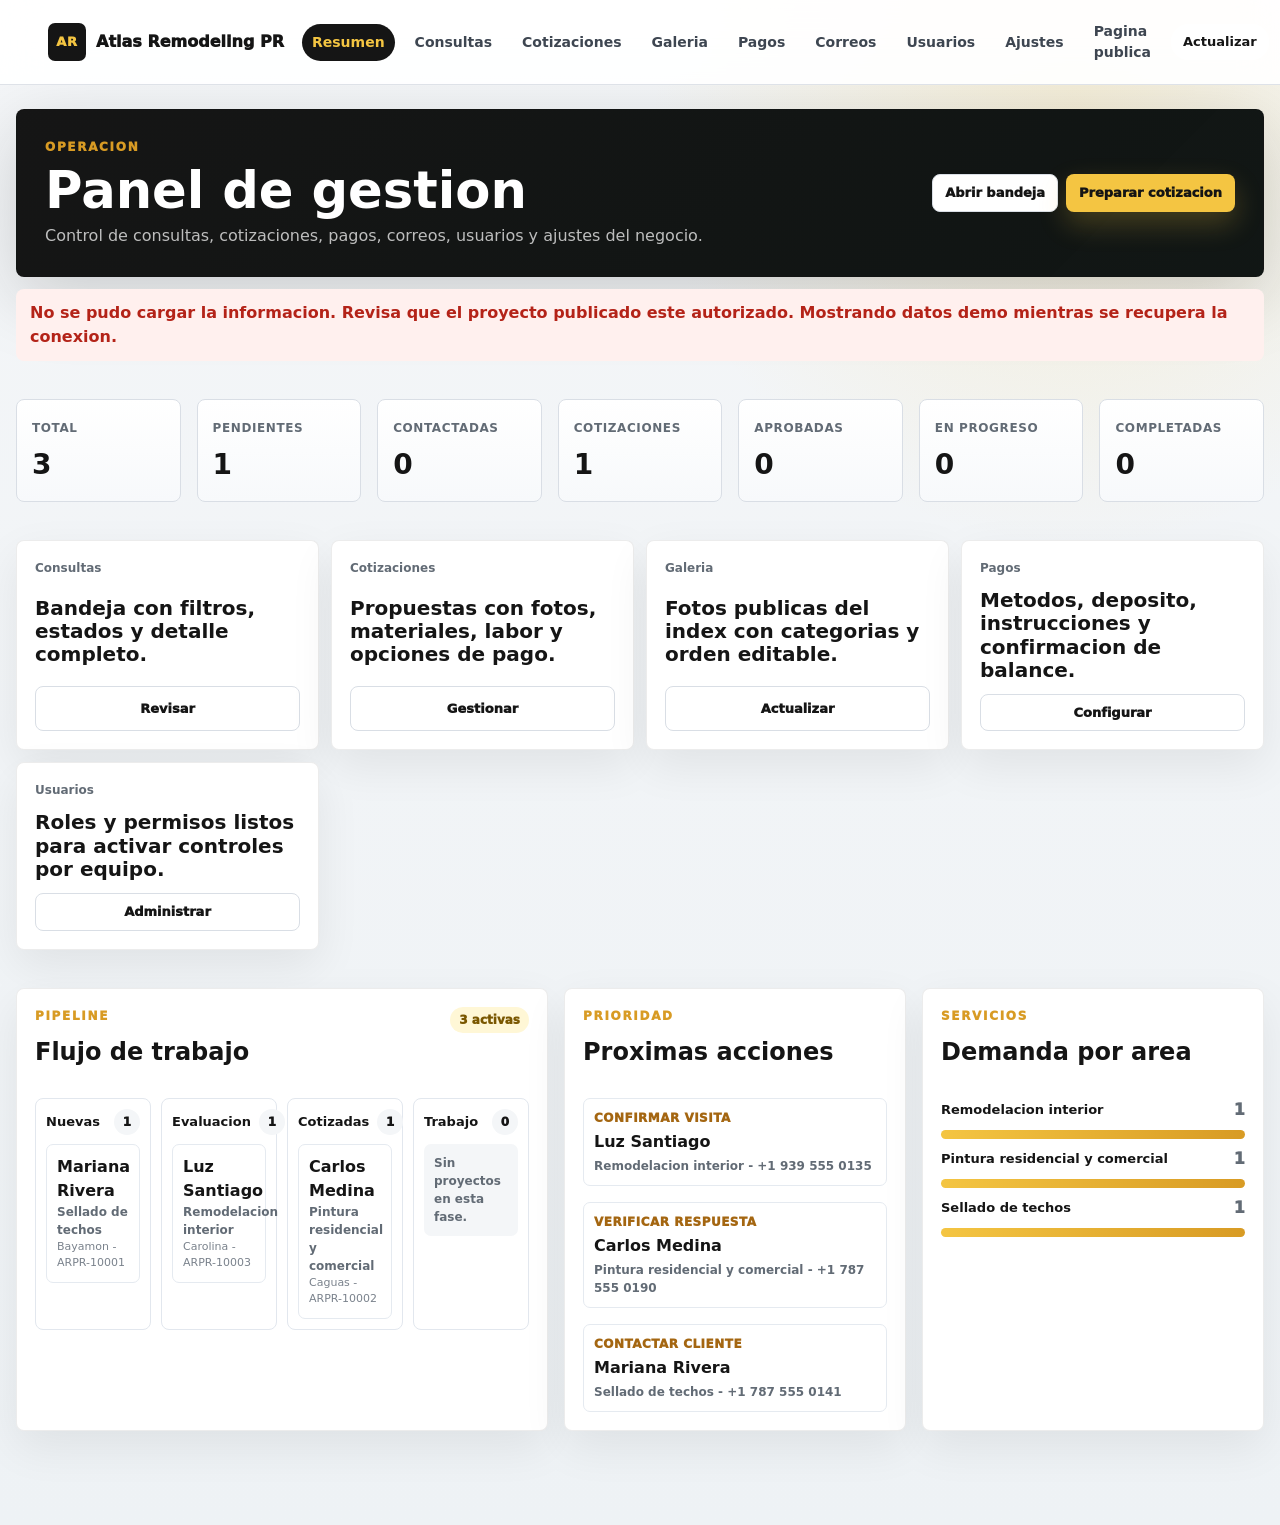
==== commit 46d0b2ef: "Add managed gallery admin" ====
--- a/admin.html
+++ b/admin.html
@@ -21,6 +21,7 @@
       <button class="admin-tab" type="button" data-admin-tab="dashboard">Resumen</button>
       <button class="admin-tab" type="button" data-admin-tab="requests">Consultas</button>
       <button class="admin-tab" type="button" data-admin-tab="quotes">Cotizaciones</button>
+      <button class="admin-tab" type="button" data-admin-tab="gallery">Galeria</button>
       <button class="admin-tab" type="button" data-admin-tab="payments">Pagos</button>
       <button class="admin-tab" type="button" data-admin-tab="emails">Correos</button>
       <button class="admin-tab" type="button" data-admin-tab="users">Usuarios</button>
@@ -34,6 +35,7 @@
     <button class="admin-tab" type="button" data-admin-tab="dashboard">Resumen</button>
     <button class="admin-tab" type="button" data-admin-tab="requests">Consultas</button>
     <button class="admin-tab" type="button" data-admin-tab="quotes">Cotiza</button>
+    <button class="admin-tab" type="button" data-admin-tab="gallery">Galeria</button>
     <button class="admin-tab" type="button" data-admin-tab="payments">Pagos</button>
     <button class="admin-tab" type="button" data-admin-tab="emails">Correos</button>
     <button class="admin-tab" type="button" data-admin-tab="users">Usuarios</button>
@@ -67,6 +69,11 @@
           <span>Cotizaciones</span>
           <strong>Propuestas con fotos, materiales, labor y opciones de pago.</strong>
           <button class="btn secondary small" type="button" data-admin-tab="quotes">Gestionar</button>
+        </article>
+        <article class="admin-module-card">
+          <span>Galeria</span>
+          <strong>Fotos publicas del index con categorias y orden editable.</strong>
+          <button class="btn secondary small" type="button" data-admin-tab="gallery">Actualizar</button>
         </article>
         <article class="admin-module-card">
           <span>Pagos</span>
@@ -175,6 +182,89 @@
       <div id="quoteConsole" class="quote-console-grid"></div>
     </section>
 
+    <section class="admin-view" data-admin-panel="gallery" hidden>
+      <div class="admin-panel-head">
+        <div>
+          <p class="eyebrow">Galeria publica</p>
+          <h2>Fotos que aparecen en el index</h2>
+        </div>
+      </div>
+      <div class="admin-two-col">
+        <form id="galleryForm" class="admin-card admin-settings-form">
+          <input type="hidden" name="id">
+          <input type="hidden" name="imageUrl">
+          <input type="hidden" name="linkUrl">
+          <h3 id="galleryFormTitle">Agregar foto</h3>
+          <div class="form-grid">
+            <label>Titulo
+              <input name="title" required>
+            </label>
+            <label>Categoria
+              <select name="category" required>
+                <option value="roof">Techos</option>
+                <option value="interior">Interiores</option>
+                <option value="commercial">Comercial</option>
+              </select>
+            </label>
+            <label>Tipo
+              <select name="type">
+                <option>Despues</option>
+                <option>Antes</option>
+                <option>Proceso</option>
+                <option>Detalle</option>
+              </select>
+            </label>
+            <label>Orden
+              <input name="order" type="number" min="1" step="1" value="99">
+            </label>
+            <label>Estado
+              <select name="status">
+                <option>Activo</option>
+                <option>Pausado</option>
+              </select>
+            </label>
+            <label class="wide">Descripcion
+              <textarea name="description" rows="3"></textarea>
+            </label>
+            <label class="wide file-field">Subir foto
+              <input id="galleryPhotoInput" name="photo" type="file" accept="image/jpeg,image/png,image/webp">
+              <span class="field-help">JPG, PNG o WEBP. Hasta 4 MB.</span>
+            </label>
+          </div>
+          <div id="galleryPhotoPreview" class="admin-gallery-preview"></div>
+          <div class="row-actions">
+            <button class="btn primary" type="submit">Guardar foto</button>
+            <button id="clearGalleryForm" class="btn secondary" type="button">Limpiar</button>
+          </div>
+        </form>
+
+        <section class="admin-card">
+          <div class="card-head">
+            <div>
+              <p class="eyebrow">Fotos publicadas</p>
+              <h3>Contenido de galeria</h3>
+            </div>
+          </div>
+          <div id="galleryAdminGrid" class="gallery-admin-grid"></div>
+          <div class="table-wrap compact-table">
+            <table>
+              <thead>
+                <tr>
+                  <th>Foto</th>
+                  <th>Titulo</th>
+                  <th>Categoria</th>
+                  <th>Estado</th>
+                  <th>Orden</th>
+                  <th>Acciones</th>
+                </tr>
+              </thead>
+              <tbody id="galleryTable"></tbody>
+            </table>
+          </div>
+        </section>
+      </div>
+    </section>
+
     <section class="admin-view" data-admin-panel="payments" hidden>
       <div class="admin-panel-head">
         <div>
--- a/styles.css
+++ b/styles.css
@@ -2713,6 +2713,81 @@
   font-size: 24px;
 }
 
+.gallery-admin-grid {
+  display: grid;
+  grid-template-columns: repeat(2, minmax(0, 1fr));
+  gap: 10px;
+  margin-bottom: 14px;
+}
+
+.gallery-admin-card {
+  position: relative;
+  min-height: 190px;
+  overflow: hidden;
+  border: 1px solid rgba(21, 21, 21, .08);
+  border-radius: 8px;
+  background: #111;
+}
+
+.gallery-admin-card img {
+  width: 100%;
+  height: 100%;
+  min-height: 190px;
+  object-fit: cover;
+}
+
+.gallery-admin-card div {
+  position: absolute;
+  left: 10px;
+  right: 10px;
+  bottom: 10px;
+  display: grid;
+  gap: 3px;
+  border-radius: 8px;
+  padding: 10px;
+  background: rgba(16, 22, 20, .82);
+  color: #fff;
+  backdrop-filter: blur(12px);
+}
+
+.gallery-admin-card span {
+  color: rgba(255, 255, 255, .76);
+  font-size: 12px;
+  font-weight: 850;
+}
+
+.gallery-admin-card strong {
+  font-size: 16px;
+  line-height: 1.15;
+}
+
+.admin-gallery-preview {
+  display: grid;
+  gap: 8px;
+  margin: 12px 0;
+}
+
+.admin-gallery-preview img {
+  width: 100%;
+  max-height: 260px;
+  border-radius: 8px;
+  object-fit: cover;
+}
+
+.admin-gallery-preview span {
+  color: var(--muted);
+  font-size: 12px;
+  font-weight: 900;
+}
+
+.table-thumb {
+  width: 74px;
+  height: 56px;
+  border-radius: 7px;
+  object-fit: cover;
+  background: var(--soft);
+}
+
 .admin-two-col {
   display: grid;
   grid-template-columns: minmax(320px, .88fr) minmax(0, 1.12fr);
@@ -2839,7 +2914,7 @@
   bottom: 12px;
   z-index: 40;
   display: none;
-  grid-template-columns: repeat(6, minmax(0, 1fr));
+  grid-template-columns: repeat(7, minmax(0, 1fr));
   gap: 6px;
   border: 1px solid rgba(21, 21, 21, .12);
   border-radius: 8px;
@@ -2851,9 +2926,9 @@
 
 .admin-mobile-dock .admin-tab {
   min-height: 42px;
-  padding: 8px 6px;
+  padding: 8px 4px;
   background: var(--soft);
-  font-size: 11px;
+  font-size: 10px;
 }
 
 @keyframes adminFade {
@@ -2905,6 +2980,7 @@
 
   .admin-module-grid,
   .quote-console-grid,
+  .gallery-admin-grid,
   .settings-split,
   .permission-picker {
     grid-template-columns: 1fr;
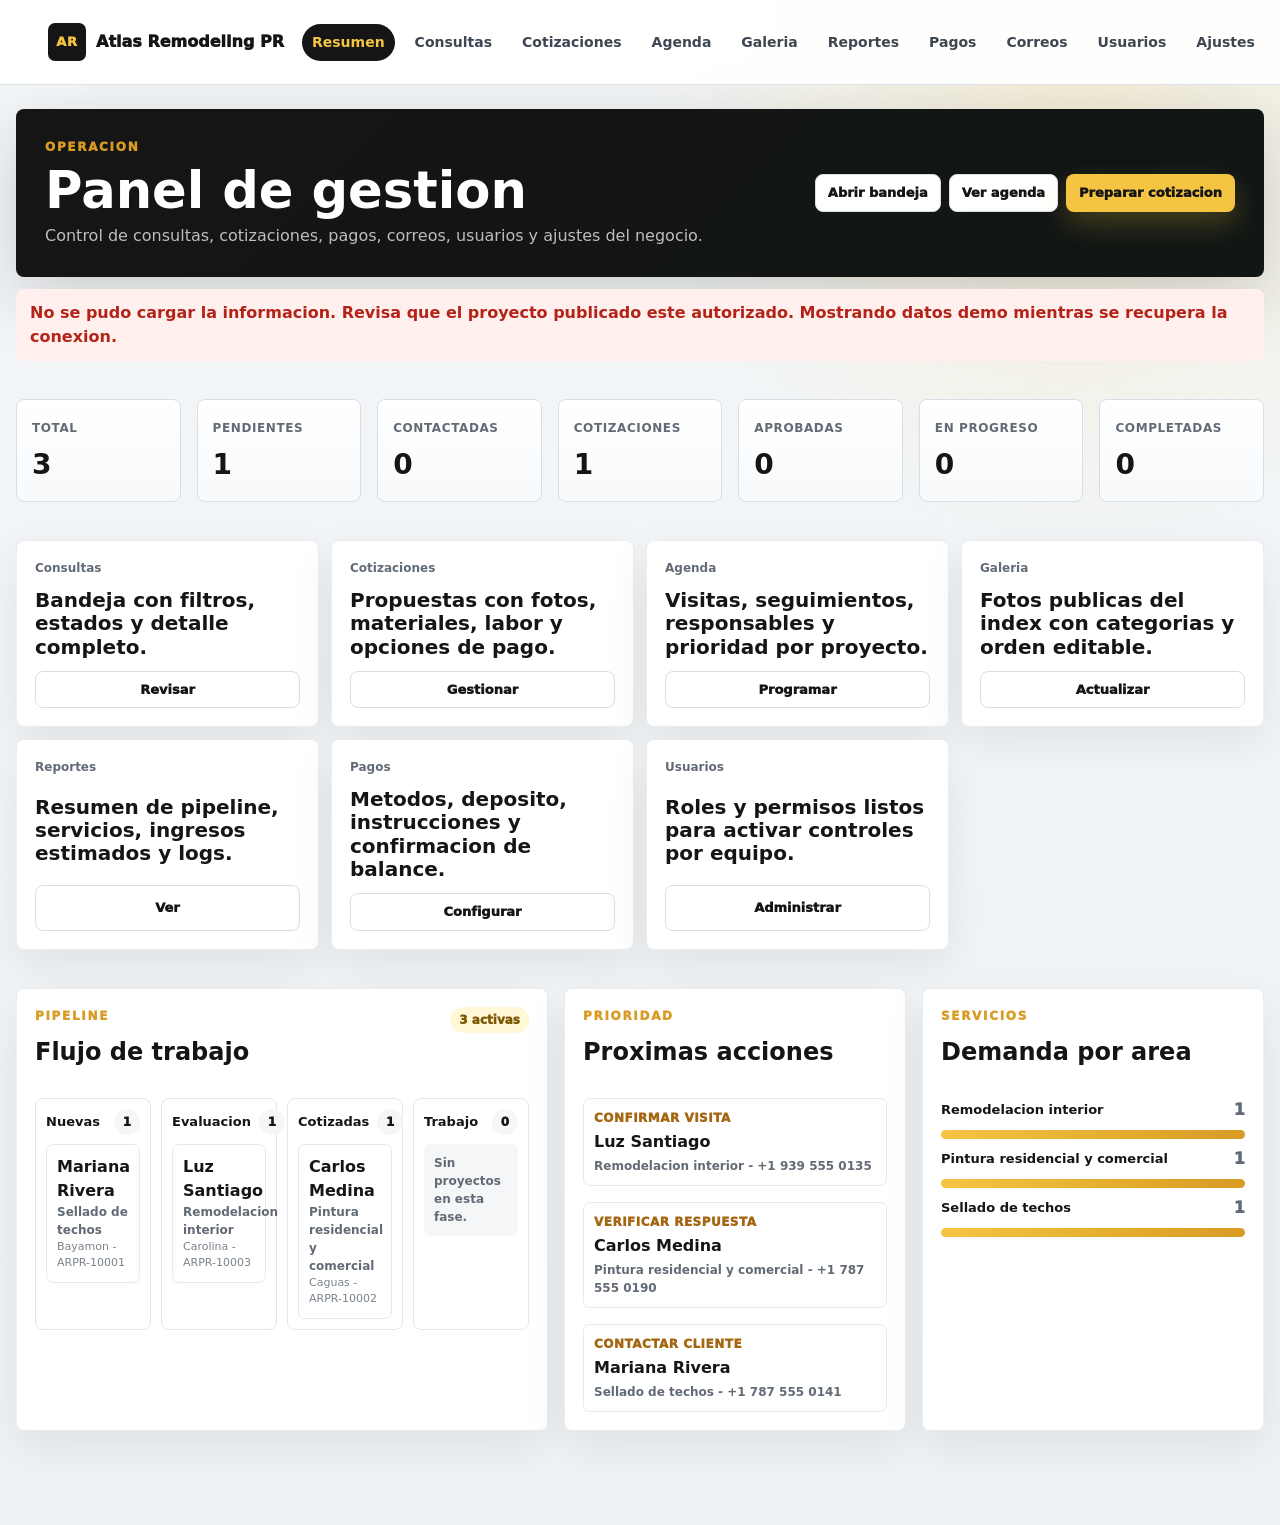
==== commit f50a0e06: "Add admin schedule and reporting panels" ====
--- a/admin.html
+++ b/admin.html
@@ -21,7 +21,9 @@
       <button class="admin-tab" type="button" data-admin-tab="dashboard">Resumen</button>
       <button class="admin-tab" type="button" data-admin-tab="requests">Consultas</button>
       <button class="admin-tab" type="button" data-admin-tab="quotes">Cotizaciones</button>
+      <button class="admin-tab" type="button" data-admin-tab="schedule">Agenda</button>
       <button class="admin-tab" type="button" data-admin-tab="gallery">Galeria</button>
+      <button class="admin-tab" type="button" data-admin-tab="reports">Reportes</button>
       <button class="admin-tab" type="button" data-admin-tab="payments">Pagos</button>
       <button class="admin-tab" type="button" data-admin-tab="emails">Correos</button>
       <button class="admin-tab" type="button" data-admin-tab="users">Usuarios</button>
@@ -35,10 +37,13 @@
     <button class="admin-tab" type="button" data-admin-tab="dashboard">Resumen</button>
     <button class="admin-tab" type="button" data-admin-tab="requests">Consultas</button>
     <button class="admin-tab" type="button" data-admin-tab="quotes">Cotiza</button>
+    <button class="admin-tab" type="button" data-admin-tab="schedule">Agenda</button>
     <button class="admin-tab" type="button" data-admin-tab="gallery">Galeria</button>
+    <button class="admin-tab" type="button" data-admin-tab="reports">Reportes</button>
     <button class="admin-tab" type="button" data-admin-tab="payments">Pagos</button>
     <button class="admin-tab" type="button" data-admin-tab="emails">Correos</button>
     <button class="admin-tab" type="button" data-admin-tab="users">Usuarios</button>
+    <button class="admin-tab" type="button" data-admin-tab="settings">Ajustes</button>
   </nav>
 
   <main id="adminShell" class="admin-workspace">
@@ -50,6 +55,7 @@
       </div>
       <div class="admin-command-actions">
         <button class="btn secondary small" type="button" data-admin-tab="requests">Abrir bandeja</button>
+        <button class="btn secondary small" type="button" data-admin-tab="schedule">Ver agenda</button>
         <button class="btn primary small" type="button" data-admin-tab="quotes">Preparar cotizacion</button>
       </div>
     </section>
@@ -71,9 +77,19 @@
           <button class="btn secondary small" type="button" data-admin-tab="quotes">Gestionar</button>
         </article>
         <article class="admin-module-card">
+          <span>Agenda</span>
+          <strong>Visitas, seguimientos, responsables y prioridad por proyecto.</strong>
+          <button class="btn secondary small" type="button" data-admin-tab="schedule">Programar</button>
+        </article>
+        <article class="admin-module-card">
           <span>Galeria</span>
           <strong>Fotos publicas del index con categorias y orden editable.</strong>
           <button class="btn secondary small" type="button" data-admin-tab="gallery">Actualizar</button>
+        </article>
+        <article class="admin-module-card">
+          <span>Reportes</span>
+          <strong>Resumen de pipeline, servicios, ingresos estimados y logs.</strong>
+          <button class="btn secondary small" type="button" data-admin-tab="reports">Ver</button>
         </article>
         <article class="admin-module-card">
           <span>Pagos</span>
@@ -182,6 +198,96 @@
       <div id="quoteConsole" class="quote-console-grid"></div>
     </section>
 
+    <section class="admin-view" data-admin-panel="schedule" hidden>
+      <div class="admin-panel-head">
+        <div>
+          <p class="eyebrow">Agenda</p>
+          <h2>Visitas, seguimiento y ruta de trabajo</h2>
+        </div>
+        <button class="btn secondary small" type="button" data-admin-tab="requests">Abrir consultas</button>
+      </div>
+      <div class="admin-two-col schedule-layout">
+        <form id="scheduleForm" class="admin-card admin-settings-form">
+          <input type="hidden" name="eventId">
+          <h3 id="scheduleFormTitle">Programar evento</h3>
+          <div class="form-grid">
+            <label>Tipo
+              <select name="type">
+                <option>Evaluacion</option>
+                <option>Seguimiento</option>
+                <option>Inicio de trabajo</option>
+                <option>Inspeccion</option>
+                <option>Entrega</option>
+              </select>
+            </label>
+            <label>Consulta relacionada
+              <select id="scheduleRequest" name="requestId">
+                <option value="">Sin consulta</option>
+              </select>
+            </label>
+            <label>Fecha
+              <input name="date" type="date" required>
+            </label>
+            <label>Hora
+              <input name="time" type="time" required>
+            </label>
+            <label>Responsable
+              <select id="scheduleAssignee" name="assignee"></select>
+            </label>
+            <label>Estado
+              <select name="status">
+                <option>Programado</option>
+                <option>Confirmado</option>
+                <option>En progreso</option>
+                <option>Completado</option>
+                <option>Cancelado</option>
+              </select>
+            </label>
+            <label>Prioridad
+              <select name="priority">
+                <option>Normal</option>
+                <option>Alta</option>
+                <option>Baja</option>
+              </select>
+            </label>
+            <label class="wide">Notas internas
+              <textarea name="notes" rows="4" placeholder="Direccion, materiales a verificar, persona que atiende o proximo paso."></textarea>
+            </label>
+          </div>
+          <div class="row-actions">
+            <button class="btn primary" type="submit">Guardar agenda</button>
+            <button id="clearScheduleForm" class="btn secondary" type="button">Limpiar</button>
+          </div>
+        </form>
+
+        <section class="admin-card schedule-board-card">
+          <div class="card-head">
+            <div>
+              <p class="eyebrow">Semana operativa</p>
+              <h3>Calendario de proximos pasos</h3>
+            </div>
+            <button id="exportScheduleCsv" class="btn secondary small" type="button">Exportar CSV</button>
+          </div>
+          <div id="scheduleWeek" class="schedule-week"></div>
+          <div class="table-wrap compact-table">
+            <table>
+              <thead>
+                <tr>
+                  <th>Fecha</th>
+                  <th>Proyecto</th>
+                  <th>Tipo</th>
+                  <th>Responsable</th>
+                  <th>Estado</th>
+                  <th>Acciones</th>
+                </tr>
+              </thead>
+              <tbody id="scheduleTable"></tbody>
+            </table>
+          </div>
+        </section>
+      </div>
+    </section>
+
     <section class="admin-view" data-admin-panel="gallery" hidden>
       <div class="admin-panel-head">
         <div>
@@ -265,6 +371,60 @@
       </div>
     </section>
 
+    <section class="admin-view" data-admin-panel="reports" hidden>
+      <div class="admin-panel-head">
+        <div>
+          <p class="eyebrow">Reportes</p>
+          <h2>Lectura rapida del negocio</h2>
+        </div>
+        <button id="exportReportCsv" class="btn secondary small" type="button">Exportar CSV</button>
+      </div>
+      <div id="reportMetrics" class="stat-grid"></div>
+      <div class="admin-two-col reports-layout">
+        <section class="admin-card">
+          <div class="card-head">
+            <div>
+              <p class="eyebrow">Servicios</p>
+              <h3>Demanda y valor estimado</h3>
+            </div>
+          </div>
+          <div class="table-wrap compact-table">
+            <table>
+              <thead>
+                <tr>
+                  <th>Servicio</th>
+                  <th>Consultas</th>
+                  <th>Cotizado</th>
+                  <th>Promedio</th>
+                </tr>
+              </thead>
+              <tbody id="reportServiceTable"></tbody>
+            </table>
+          </div>
+        </section>
+
+        <section class="admin-card">
+          <div class="card-head">
+            <div>
+              <p class="eyebrow">Estados</p>
+              <h3>Pipeline por fase</h3>
+            </div>
+          </div>
+          <div id="reportStatusList" class="report-status-list"></div>
+        </section>
+      </div>
+      <section class="admin-card">
+        <div class="card-head">
+          <div>
+            <p class="eyebrow">Logs</p>
+            <h3>Actividad del panel</h3>
+          </div>
+          <button id="clearActivityLog" class="btn danger small" type="button">Borrar logs</button>
+        </div>
+        <div id="activityLogList" class="activity-log-list"></div>
+      </section>
+    </section>
+
     <section class="admin-view" data-admin-panel="payments" hidden>
       <div class="admin-panel-head">
         <div>
--- a/styles.css
+++ b/styles.css
@@ -2914,7 +2914,8 @@
   bottom: 12px;
   z-index: 40;
   display: none;
-  grid-template-columns: repeat(7, minmax(0, 1fr));
+  grid-auto-flow: column;
+  grid-auto-columns: minmax(78px, 1fr);
   gap: 6px;
   border: 1px solid rgba(21, 21, 21, .12);
   border-radius: 8px;
@@ -2922,6 +2923,8 @@
   background: rgba(255, 255, 255, .94);
   box-shadow: 0 18px 44px rgba(21, 21, 21, .18);
   backdrop-filter: blur(18px);
+  overflow-x: auto;
+  scrollbar-width: thin;
 }
 
 .admin-mobile-dock .admin-tab {
@@ -2931,6 +2934,134 @@
   font-size: 10px;
 }
 
+.schedule-layout .admin-card,
+.reports-layout .admin-card {
+  min-width: 0;
+}
+
+.schedule-board-card {
+  display: grid;
+  gap: 14px;
+}
+
+.schedule-week {
+  display: grid;
+  grid-template-columns: repeat(7, minmax(0, 1fr));
+  gap: 8px;
+}
+
+.schedule-day {
+  display: grid;
+  align-content: start;
+  gap: 8px;
+  min-height: 188px;
+  border: 1px solid var(--line);
+  border-radius: 8px;
+  padding: 10px;
+  background: #fbfcfd;
+}
+
+.schedule-day strong {
+  color: var(--ink);
+  font-size: 13px;
+}
+
+.schedule-day em {
+  color: var(--muted);
+  font-size: 12px;
+  font-style: normal;
+  font-weight: 800;
+}
+
+.schedule-event {
+  display: grid;
+  gap: 2px;
+  width: 100%;
+  border: 1px solid rgba(21, 21, 21, .08);
+  border-radius: 8px;
+  padding: 8px;
+  background: #fff;
+  color: var(--ink);
+  text-align: left;
+  cursor: pointer;
+}
+
+.schedule-event.is-derived {
+  border-color: rgba(244, 197, 66, .5);
+  background: #fff9e9;
+}
+
+.schedule-event span,
+.schedule-event small {
+  color: var(--muted);
+  font-size: 11px;
+  font-weight: 850;
+}
+
+.schedule-event b {
+  font-size: 13px;
+}
+
+.report-status-list,
+.activity-log-list {
+  display: grid;
+  gap: 10px;
+}
+
+.report-status-row {
+  display: grid;
+  gap: 8px;
+  border: 1px solid var(--line);
+  border-radius: 8px;
+  padding: 12px;
+  background: #fbfcfd;
+}
+
+.report-status-row div {
+  display: flex;
+  align-items: center;
+  justify-content: space-between;
+  gap: 10px;
+}
+
+.report-status-row span {
+  color: var(--muted);
+  font-size: 12px;
+  font-weight: 900;
+}
+
+.report-status-row i {
+  display: block;
+  height: 8px;
+  border-radius: 999px;
+  background: linear-gradient(90deg, var(--gold), #1f7a5d);
+}
+
+.activity-log-item {
+  display: grid;
+  gap: 4px;
+  border: 1px solid var(--line);
+  border-radius: 8px;
+  padding: 12px;
+  background: #fbfcfd;
+}
+
+.activity-log-item span {
+  color: var(--muted);
+  font-size: 12px;
+  font-weight: 900;
+}
+
+.activity-log-item strong {
+  color: var(--ink);
+}
+
+.activity-log-item p {
+  margin: 0;
+  color: #4b5561;
+  font-size: 14px;
+}
+
 @keyframes adminFade {
   from {
     opacity: 0;
@@ -2948,6 +3079,10 @@
     grid-template-columns: repeat(2, minmax(0, 1fr));
   }
 
+  .schedule-week {
+    grid-template-columns: repeat(4, minmax(0, 1fr));
+  }
+
   .admin-two-col {
     grid-template-columns: 1fr;
   }
@@ -2960,6 +3095,10 @@
 
   .admin-mobile-dock {
     display: grid;
+  }
+
+  .schedule-week {
+    grid-template-columns: repeat(2, minmax(0, 1fr));
   }
 
   .admin-command-bar {
@@ -2981,6 +3120,7 @@
   .admin-module-grid,
   .quote-console-grid,
   .gallery-admin-grid,
+  .schedule-week,
   .settings-split,
   .permission-picker {
     grid-template-columns: 1fr;
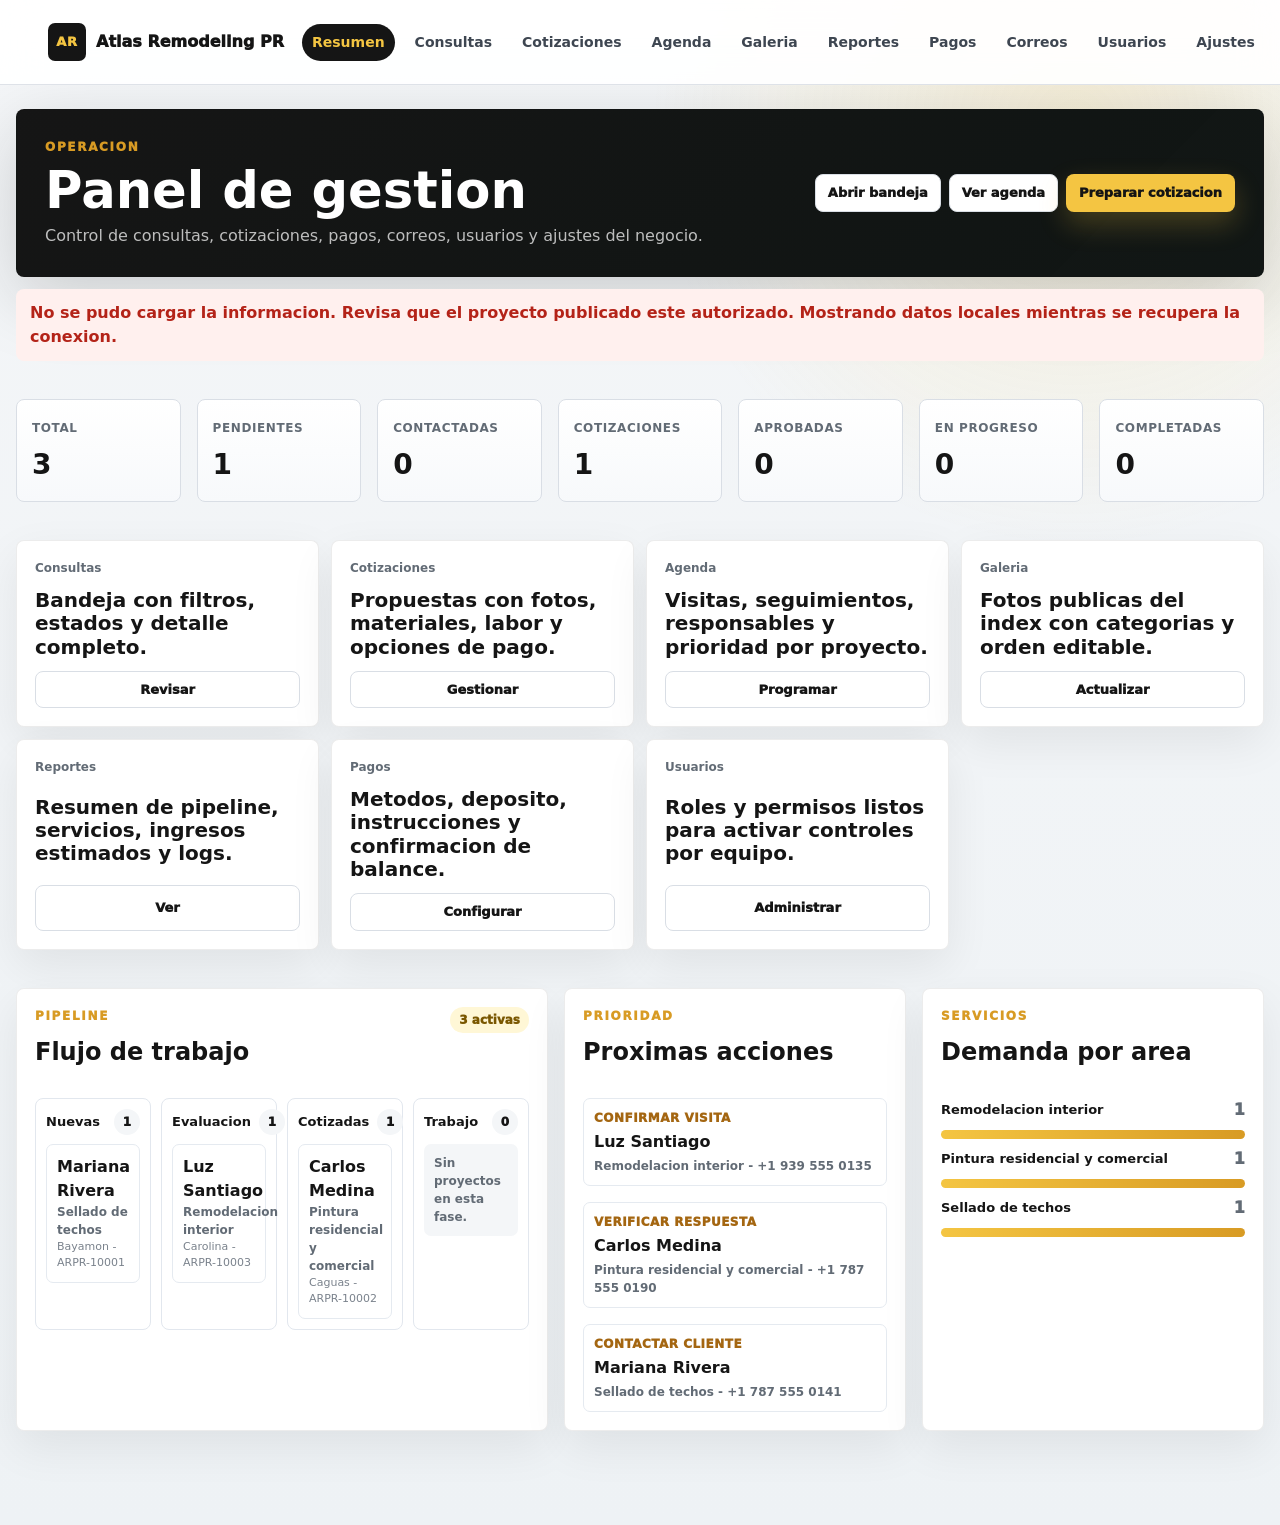
==== commit ee651e4b: "Allow large phone photos with auto optimization" ====
--- a/admin.html
+++ b/admin.html
@@ -334,7 +334,7 @@
             </label>
             <label class="wide file-field">Subir foto
               <input id="galleryPhotoInput" name="photo" type="file" accept="image/jpeg,image/png,image/webp">
-              <span class="field-help">JPG, PNG o WEBP. Hasta 4 MB.</span>
+              <span class="field-help">JPG, PNG o WEBP. El panel reduce automaticamente fotos de celular de hasta 20 MB.</span>
             </label>
           </div>
           <div id="galleryPhotoPreview" class="admin-gallery-preview"></div>
--- a/styles.css
+++ b/styles.css
@@ -3160,3 +3160,248 @@
   }
 }
 
+
+.tracking-screen {
+  align-content: start;
+}
+
+.tracking-layout {
+  display: grid;
+  grid-template-columns: minmax(280px, .7fr) minmax(0, 1.3fr);
+  gap: 18px;
+  width: min(1180px, 100%);
+}
+
+.portal-search-card,
+.portal-result-card,
+.portal-panel {
+  border: 1px solid rgba(21, 21, 21, .08);
+  border-radius: 8px;
+  background: #fff;
+  box-shadow: 0 16px 48px rgba(21, 21, 21, .08);
+}
+
+.portal-search-card {
+  display: grid;
+  gap: 14px;
+  align-self: start;
+  padding: 18px;
+}
+
+.portal-result-card {
+  display: grid;
+  gap: 14px;
+  min-height: 360px;
+  padding: 18px;
+}
+
+.portal-result-head {
+  display: flex;
+  align-items: flex-start;
+  justify-content: space-between;
+  gap: 14px;
+  border-bottom: 1px solid var(--line);
+  padding-bottom: 14px;
+}
+
+.portal-result-head h3 {
+  margin: 2px 0;
+  font-size: clamp(26px, 4vw, 42px);
+}
+
+.portal-result-head p {
+  margin: 0;
+  color: var(--muted);
+}
+
+.portal-summary-grid {
+  display: grid;
+  grid-template-columns: repeat(3, minmax(0, 1fr));
+  gap: 10px;
+}
+
+.portal-summary-grid article,
+.portal-panel {
+  padding: 14px;
+}
+
+.portal-summary-grid article {
+  border: 1px solid var(--line);
+  border-radius: 8px;
+  background: #fbfcfd;
+}
+
+.portal-summary-grid span,
+.portal-panel > span,
+.portal-kv b {
+  display: block;
+  color: var(--muted);
+  font-size: 12px;
+  font-weight: 900;
+}
+
+.portal-summary-grid strong,
+.portal-panel strong {
+  display: block;
+  margin-top: 4px;
+  color: var(--ink);
+  font-size: 20px;
+}
+
+.portal-timeline {
+  display: grid;
+  grid-template-columns: repeat(7, minmax(0, 1fr));
+  gap: 8px;
+}
+
+.portal-timeline div {
+  display: grid;
+  gap: 7px;
+  color: var(--muted);
+  font-size: 11px;
+  font-weight: 900;
+}
+
+.portal-timeline i {
+  display: block;
+  height: 8px;
+  border-radius: 999px;
+  background: #d9dee5;
+}
+
+.portal-timeline .done i {
+  background: linear-gradient(90deg, var(--gold), #1f7a5d);
+}
+
+.portal-kv {
+  display: flex;
+  justify-content: space-between;
+  gap: 10px;
+  border-top: 1px solid var(--line);
+  padding-top: 10px;
+  margin-top: 10px;
+}
+
+.portal-kv em {
+  color: var(--ink);
+  font-style: normal;
+  font-weight: 900;
+  text-align: right;
+}
+
+.portal-payment-list {
+  display: flex;
+  flex-wrap: wrap;
+  gap: 8px;
+  margin: 12px 0;
+}
+
+.portal-payment-list span {
+  border: 1px solid var(--line);
+  border-radius: 999px;
+  padding: 8px 10px;
+  background: #fbfcfd;
+  color: #334155;
+  font-size: 12px;
+  font-weight: 900;
+}
+
+.portal-pdf-link,
+.quote-pdf-link a {
+  display: inline-flex;
+  align-items: center;
+  justify-content: center;
+  border: 1px solid rgba(244, 197, 66, .55);
+  border-radius: 999px;
+  background: rgba(244, 197, 66, .14);
+  color: var(--ink);
+  font-weight: 900;
+  padding: 9px 12px;
+  text-decoration: none;
+}
+
+.portal-approval-form {
+  display: grid;
+  grid-template-columns: repeat(2, minmax(0, 1fr));
+  gap: 12px;
+  border-top: 1px solid var(--line);
+  margin-top: 14px;
+  padding-top: 14px;
+}
+
+.portal-approval-form h4,
+.portal-approval-form .wide,
+.portal-approval-form .full {
+  grid-column: 1 / -1;
+}
+
+.portal-approval-form h4 {
+  margin: 0;
+  font-size: 18px;
+}
+
+.portal-approval-form label {
+  display: grid;
+  gap: 7px;
+  color: #334155;
+  font-size: 12px;
+  font-weight: 900;
+}
+
+.portal-approval-form input,
+.portal-approval-form select,
+.portal-approval-form textarea {
+  width: 100%;
+  border: 1px solid var(--line);
+  border-radius: 8px;
+  background: #fff;
+  color: var(--ink);
+  font: inherit;
+  font-weight: 700;
+  padding: 11px 12px;
+}
+
+.portal-check {
+  display: flex !important;
+  grid-template-columns: auto 1fr;
+  align-items: flex-start;
+  gap: 9px;
+  border: 1px solid rgba(31, 122, 93, .16);
+  border-radius: 8px;
+  background: rgba(31, 122, 93, .07);
+  padding: 10px;
+}
+
+.portal-check input {
+  width: auto;
+  margin-top: 3px;
+}
+
+.portal-approved-panel {
+  border-color: rgba(31, 122, 93, .28);
+  background: linear-gradient(145deg, #ffffff, #effaf5);
+}
+
+.portal-photo-grid {
+  display: grid;
+  grid-template-columns: repeat(3, minmax(0, 1fr));
+  gap: 8px;
+  margin-top: 10px;
+}
+
+.portal-photo-grid img {
+  width: 100%;
+  aspect-ratio: 4 / 3;
+  border-radius: 8px;
+  object-fit: cover;
+}
+
+@media (max-width: 900px) {
+  .tracking-layout,
+  .portal-summary-grid,
+  .portal-timeline,
+  .portal-photo-grid,
+  .portal-approval-form {
+    grid-template-columns: 1fr;
+  }
+}
